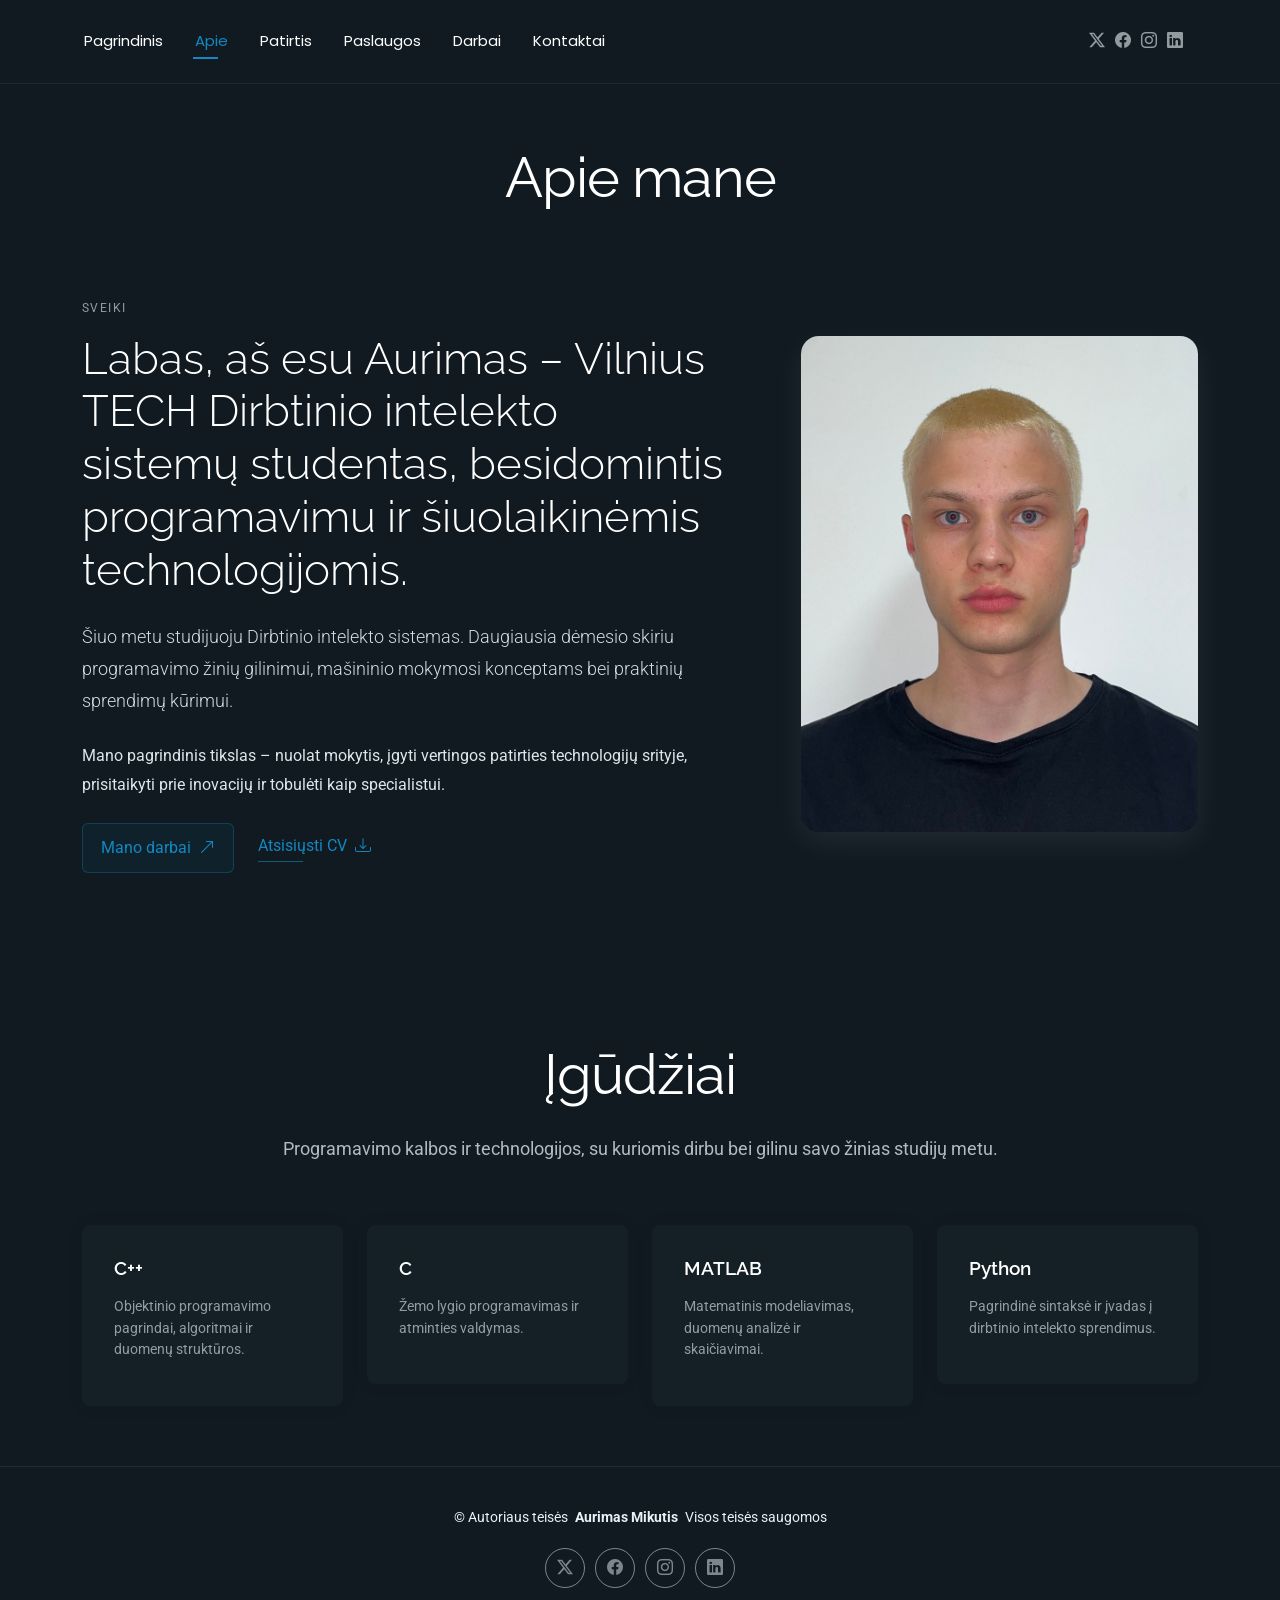
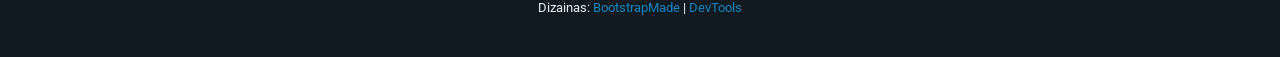
==== about.html @ d6ef15cb "Atnaujintas puslapio turinys" ====
<!DOCTYPE html>
<html lang="lt">

<head>
  <meta charset="utf-8">
  <meta content="width=device-width, initial-scale=1.0" name="viewport">
  <title>Apie mane - Aurimas Mikutis</title>
  <meta name="description" content="">
  <meta name="keywords" content="">

  <!-- Favicons -->
  <link href="assets/img/favicon.png" rel="icon">
  <link href="assets/img/apple-touch-icon.png" rel="apple-touch-icon">

  <!-- Fonts -->
  <link href="https://fonts.googleapis.com" rel="preconnect">
  <link href="https://fonts.gstatic.com" rel="preconnect" crossorigin>
  <link href="https://fonts.googleapis.com/css2?family=Roboto:ital,wght@0,100;0,300;0,400;0,500;0,700;0,900;1,100;1,300;1,400;1,500;1,700;1,900&family=Poppins:ital,wght@0,100;0,200;0,300;0,400;0,500;0,600;0,700;0,800;0,900;1,100;1,200;1,300;1,400;1,500;1,600;1,700;1,800;1,900&family=Raleway:ital,wght@0,100;0,200;0,300;0,400;0,500;0,600;0,700;0,800;0,900;1,100;1,200;1,300;1,400;1,500;1,600;1,700;1,800;1,900&display=swap" rel="stylesheet">

  <!-- Vendor CSS Files -->
  <link href="assets/vendor/bootstrap/css/bootstrap.min.css" rel="stylesheet">
  <link href="assets/vendor/bootstrap-icons/bootstrap-icons.css" rel="stylesheet">
  <link href="assets/vendor/aos/aos.css" rel="stylesheet">
  <link href="assets/vendor/swiper/swiper-bundle.min.css" rel="stylesheet">
  <link href="assets/vendor/glightbox/css/glightbox.min.css" rel="stylesheet">

  <!-- Main CSS File -->
  <link href="assets/css/main.css" rel="stylesheet">
</head>

<body class="about-page">

  <header id="header" class="header d-flex align-items-center light-background sticky-top">
    <div class="container position-relative d-flex align-items-center justify-content-between">

      <nav id="navmenu" class="navmenu">
        <ul>
          <li><a href="index.html">Pagrindinis</a></li>
          <li><a href="about.html" class="active">Apie</a></li>
          <li><a href="resume.html">Patirtis</a></li>
          <li><a href="services.html">Paslaugos</a></li>
          <li><a href="portfolio.html">Darbai</a></li>
          <li><a href="contact.html">Kontaktai</a></li>
        </ul>
        <i class="mobile-nav-toggle d-xl-none bi bi-list"></i>
      </nav>

      <div class="header-social-links">
        <a href="#" class="twitter"><i class="bi bi-twitter-x"></i></a>
        <a href="#" class="facebook"><i class="bi bi-facebook"></i></a>
        <a href="#" class="instagram"><i class="bi bi-instagram"></i></a>
        <a href="#" class="linkedin"><i class="bi bi-linkedin"></i></a>
      </div>

    </div>
  </header>

  <main class="main">

    <!-- About Section -->
    <section id="about" class="about section">

      <!-- Section Title -->
      <div class="container section-title" data-aos="fade-up">
        <h2>Apie mane</h2>
      </div><!-- End Section Title -->

      <div class="container" data-aos="fade-up" data-aos-delay="100">

        <!-- Intro + Photo -->
        <div class="row align-items-center justify-content-between gy-5 mb-5">
          <div class="col-lg-7" data-aos="fade-right" data-aos-delay="150">
            <div class="intro-content">
              <span class="eyebrow">Sveiki</span>
              <h2 class="headline">Labas, aš esu Aurimas – Vilnius TECH Dirbtinio intelekto sistemų studentas, besidomintis programavimu ir šiuolaikinėmis technologijomis.</h2>
              <p class="lead">
                Šiuo metu studijuoju Dirbtinio intelekto sistemas. Daugiausia dėmesio skiriu programavimo žinių gilinimui, mašininio mokymosi konceptams bei praktinių sprendimų kūrimui.
              </p>
              <p>
                Mano pagrindinis tikslas – nuolat mokytis, įgyti vertingos patirties technologijų srityje, prisitaikyti prie inovacijų ir tobulėti kaip specialistui.
              </p>

              <div class="cta-group">
                <a href="#portfolio" class="btn-ghost">
                  Mano darbai <i class="bi bi-arrow-up-right"></i>
                </a>
                <a href="#" class="link-underline">
                  Atsisiųsti CV <i class="bi bi-download"></i>
                </a>
              </div>
            </div>
          </div>

          <div class="col-lg-5" data-aos="zoom-in" data-aos-delay="250">
            <figure class="profile-figure text-center text-lg-end">
              <img src="assets/img/profile/fotos.jpg" alt="Aurimas Mikutis" class="img-fluid profile-photo">
            </figure>
          </div>
        </div>
        <!-- End Intro + Photo -->
      </div>
    </section><!-- /About Section -->

    <!-- Skills Section -->
    <section id="skills" class="skills section">

      <!-- Section Title -->
      <div class="container section-title" data-aos="fade-up">
        <h2>Įgūdžiai</h2>
        <p>Programavimo kalbos ir technologijos, su kuriomis dirbu bei gilinu savo žinias studijų metu.</p>
      </div><!-- End Section Title -->

      <div class="container" data-aos="fade-up" data-aos-delay="100">

        <div class="row g-4 skills-animation">

          <div class="col-md-6 col-lg-3" data-aos="fade-up" data-aos-delay="100">
            <div class="skill-box">
              <h3>C++</h3>
              <p>Objektinio programavimo pagrindai, algoritmai ir duomenų struktūros.</p>
            </div>
          </div>

          <div class="col-md-6 col-lg-3" data-aos="fade-up" data-aos-delay="200">
            <div class="skill-box">
              <h3>C</h3>
              <p>Žemo lygio programavimas ir atminties valdymas.</p>
            </div>
          </div>

          <div class="col-md-6 col-lg-3" data-aos="fade-up" data-aos-delay="300">
            <div class="skill-box">
              <h3>MATLAB</h3>
              <p>Matematinis modeliavimas, duomenų analizė ir skaičiavimai.</p>
            </div>
          </div>

          <div class="col-md-6 col-lg-3" data-aos="fade-up" data-aos-delay="400">
            <div class="skill-box">
              <h3>Python</h3>
              <p>Pagrindinė sintaksė ir įvadas į dirbtinio intelekto sprendimus.</p>
            </div>
          </div>

        </div>

      </div>

    </section><!-- /Skills Section -->
  </main>

  <footer id="footer" class="footer">

    <div class="container">
      <div class="copyright text-center ">
        <p>© <span>Autoriaus teisės</span> <strong class="px-1 sitename">Aurimas Mikutis</strong> <span>Visos teisės saugomos<br></span></p>
      </div>
      <div class="social-links d-flex justify-content-center">
        <a href=""><i class="bi bi-twitter-x"></i></a>
        <a href=""><i class="bi bi-facebook"></i></a>
        <a href=""><i class="bi bi-instagram"></i></a>
        <a href=""><i class="bi bi-linkedin"></i></a>
      </div>
      <div class="credits">
        Dizainas: <a href="https://bootstrapmade.com/">BootstrapMade</a> | <a href="https://bootstrapmade.com/tools/">DevTools</a>
      </div>
    </div>

  </footer>

  <!-- Scroll Top -->
  <a href="#" id="scroll-top" class="scroll-top d-flex align-items-center justify-content-center"><i class="bi bi-arrow-up-short"></i></a>

  <!-- Preloader -->
  <div id="preloader"></div>

  <!-- Vendor JS Files -->
  <script src="assets/vendor/bootstrap/js/bootstrap.bundle.min.js"></script>
  <script src="assets/vendor/php-email-form/validate.js"></script>
  <script src="assets/vendor/aos/aos.js"></script>
  <script src="assets/vendor/typed.js/typed.umd.js"></script>
  <script src="assets/vendor/waypoints/noframework.waypoints.js"></script>
  <script src="assets/vendor/purecounter/purecounter_vanilla.js"></script>
  <script src="assets/vendor/swiper/swiper-bundle.min.js"></script>
  <script src="assets/vendor/imagesloaded/imagesloaded.pkgd.min.js"></script>
  <script src="assets/vendor/isotope-layout/isotope.pkgd.min.js"></script>
  <script src="assets/vendor/glightbox/js/glightbox.min.js"></script>

  <!-- Main JS File -->
  <script src="assets/js/main.js"></script>

</body>

</html>
---- assets/css/main.css ----
/**
* Template Name: FolioOne
* Template URL: https://bootstrapmade.com/folioone-bootstrap-portfolio-website-template/
* Updated: Aug 23 2025 with Bootstrap v5.3.7
* Author: BootstrapMade.com
* License: https://bootstrapmade.com/license/
*/

/*--------------------------------------------------------------
# Font & Color Variables
# Help: https://bootstrapmade.com/color-system/
--------------------------------------------------------------*/
/* Fonts */
:root {
  --default-font: "Roboto",  system-ui, -apple-system, "Segoe UI", Roboto, "Helvetica Neue", Arial, "Noto Sans", "Liberation Sans", sans-serif, "Apple Color Emoji", "Segoe UI Emoji", "Segoe UI Symbol", "Noto Color Emoji";
  --heading-font: "Raleway",  sans-serif;
  --nav-font: "Poppins",  sans-serif;
}

/* Global Colors - The following color variables are used throughout the website. Updating them here will change the color scheme of the entire website */
:root { 
  --background-color: #101a20; /* Background color for the entire website, including individual sections */
  --default-color: #e7f2f7; /* Default color used for the majority of the text content across the entire website */
  --heading-color: #ffffff; /* Color for headings, subheadings and title throughout the website */
  --accent-color: #1387c1; /* Accent color that represents your brand on the website. It's used for buttons, links, and other elements that need to stand out */
  --surface-color: #141f26; /* The surface color is used as a background of boxed elements within sections, such as cards, icon boxes, or other elements that require a visual separation from the global background. */
  --contrast-color: #ffffff; /* Contrast color for text, ensuring readability against backgrounds of accent, heading, or default colors. */
}

/* Nav Menu Colors - The following color variables are used specifically for the navigation menu. They are separate from the global colors to allow for more customization options */
:root {
  --nav-color: #ffffff;  /* The default color of the main navmenu links */
  --nav-hover-color: #1387c1; /* Applied to main navmenu links when they are hovered over or active */
  --nav-mobile-background-color: #213642; /* Used as the background color for mobile navigation menu */
  --nav-dropdown-background-color: #051117; /* Used as the background color for dropdown items that appear when hovering over primary navigation items */
  --nav-dropdown-color: #e7f2f7; /* Used for navigation links of the dropdown items in the navigation menu. */
  --nav-dropdown-hover-color: #1387c1; /* Similar to --nav-hover-color, this color is applied to dropdown navigation links when they are hovered over. */
}

/* Color Presets - These classes override global colors when applied to any section or element, providing reuse of the sam color scheme. */

.light-background {
  --background-color: #142027;
  --surface-color: #325264;
}

.dark-background {
  --background-color: #0b1419;
  --default-color: #ffffff;
  --heading-color: #ffffff;
  --surface-color: #252525;
  --contrast-color: #ffffff;
}

/* Smooth scroll */
:root {
  scroll-behavior: smooth;
}

/*--------------------------------------------------------------
# General Styling & Shared Classes
--------------------------------------------------------------*/
body {
  color: var(--default-color);
  background-color: var(--background-color);
  font-family: var(--default-font);
}

a {
  color: var(--accent-color);
  text-decoration: none;
  transition: 0.3s;
}

a:hover {
  color: color-mix(in srgb, var(--accent-color), transparent 25%);
  text-decoration: none;
}

h1,
h2,
h3,
h4,
h5,
h6 {
  color: var(--heading-color);
  font-family: var(--heading-font);
}

/* PHP Email Form Messages
------------------------------*/
.php-email-form .error-message {
  display: none;
  background: #df1529;
  color: #ffffff;
  text-align: left;
  padding: 15px;
  margin-bottom: 24px;
  font-weight: 600;
}

.php-email-form .sent-message {
  display: none;
  color: #ffffff;
  background: #059652;
  text-align: center;
  padding: 15px;
  margin-bottom: 24px;
  font-weight: 600;
}

.php-email-form .loading {
  display: none;
  background: var(--surface-color);
  text-align: center;
  padding: 15px;
  margin-bottom: 24px;
}

.php-email-form .loading:before {
  content: "";
  display: inline-block;
  border-radius: 50%;
  width: 24px;
  height: 24px;
  margin: 0 10px -6px 0;
  border: 3px solid var(--accent-color);
  border-top-color: var(--surface-color);
  animation: php-email-form-loading 1s linear infinite;
}

@keyframes php-email-form-loading {
  0% {
    transform: rotate(0deg);
  }

  100% {
    transform: rotate(360deg);
  }
}

/*--------------------------------------------------------------
# Global Header
--------------------------------------------------------------*/
.header {
  --background-color: rgba(255, 255, 255, 0);
  color: var(--default-color);
  background-color: var(--background-color);
  padding: 15px 0;
  transition: all 0.5s;
  z-index: 997;
  border-bottom: 1px solid color-mix(in srgb, var(--default-color), transparent 92%);
}

.header .logo {
  line-height: 1;
}

.header .logo img {
  max-height: 36px;
  margin-right: 8px;
}

.header .logo h1 {
  font-size: 32px;
  margin: 0;
  font-weight: 400;
  color: var(--heading-color);
}

.header .header-social-links {
  padding-right: 15px;
}

.header .header-social-links a {
  color: color-mix(in srgb, var(--default-color), transparent 40%);
  padding-left: 6px;
  display: inline-block;
  transition: 0.3s;
  font-size: 16px;
}

.header .header-social-links a:hover {
  color: var(--default-color);
}

.header .header-social-links a i {
  line-height: 0px;
}

@media (max-width: 1200px) {
  .header .logo {
    order: 1;
  }

  .header .header-social-links {
    order: 2;
  }

  .header .navmenu {
    order: 3;
  }
}

/* Global Header on Scroll
------------------------------*/
.scrolled .header {
  --background-color: rgba(16, 26, 32, 0.9);
}

/*--------------------------------------------------------------
# Navigation Menu
--------------------------------------------------------------*/
/* Desktop Navigation */
@media (min-width: 1200px) {
  .navmenu {
    padding: 0;
  }

  .navmenu ul {
    margin: 0;
    padding: 0;
    display: flex;
    list-style: none;
    align-items: center;
  }

  .navmenu li {
    position: relative;
  }

  .navmenu>ul>li {
    white-space: nowrap;
    padding: 15px 28px 15px 0;
  }

  .navmenu>ul>li:last-child {
    padding-right: 0;
  }

  .navmenu a,
  .navmenu a:focus {
    color: var(--nav-color);
    font-size: 15px;
    padding: 0 2px;
    font-family: var(--nav-font);
    font-weight: 400;
    display: flex;
    align-items: center;
    justify-content: space-between;
    white-space: nowrap;
    transition: 0.3s;
    position: relative;
  }

  .navmenu a i,
  .navmenu a:focus i {
    font-size: 12px;
    line-height: 0;
    margin-left: 5px;
    transition: 0.3s;
  }

  .navmenu>ul>li>a:before {
    content: "";
    position: absolute;
    height: 2px;
    bottom: -6px;
    left: 0;
    background-color: var(--nav-hover-color);
    visibility: hidden;
    width: 0px;
    transition: all 0.3s ease-in-out 0s;
  }

  .navmenu a:hover:before,
  .navmenu li:hover>a:before,
  .navmenu .active:before {
    visibility: visible;
    width: 25px;
  }

  .navmenu li:hover>a,
  .navmenu .active,
  .navmenu .active:focus {
    color: var(--nav-hover-color);
  }

  .navmenu .dropdown ul {
    margin: 0;
    padding: 10px 0;
    background: var(--nav-dropdown-background-color);
    display: block;
    position: absolute;
    visibility: hidden;
    left: -5px;
    top: 130%;
    opacity: 0;
    transition: 0.3s;
    border-radius: 4px;
    z-index: 99;
    box-shadow: 0px 0px 30px rgba(0, 0, 0, 0.1);
  }

  .navmenu .dropdown ul li {
    min-width: 200px;
  }

  .navmenu .dropdown ul a {
    padding: 10px 20px;
    font-size: 15px;
    text-transform: none;
    color: var(--nav-dropdown-color);
  }

  .navmenu .dropdown ul a i {
    font-size: 12px;
  }

  .navmenu .dropdown ul a:hover,
  .navmenu .dropdown ul .active:hover,
  .navmenu .dropdown ul li:hover>a {
    color: var(--nav-dropdown-hover-color);
  }

  .navmenu .dropdown:hover>ul {
    opacity: 1;
    top: 100%;
    visibility: visible;
  }

  .navmenu .dropdown .dropdown ul {
    top: 0;
    left: -90%;
    visibility: hidden;
  }

  .navmenu .dropdown .dropdown:hover>ul {
    opacity: 1;
    top: 0;
    left: -100%;
    visibility: visible;
  }
}

/* Mobile Navigation */
@media (max-width: 1199px) {
  .mobile-nav-toggle {
    color: var(--nav-color);
    font-size: 28px;
    line-height: 0;
    margin-right: 10px;
    cursor: pointer;
    transition: color 0.3s;
  }

  .navmenu {
    padding: 0;
    z-index: 9997;
  }

  .navmenu ul {
    display: none;
    list-style: none;
    position: absolute;
    inset: 60px 20px 20px 20px;
    padding: 10px 0;
    margin: 0;
    border-radius: 6px;
    background-color: var(--nav-mobile-background-color);
    border: 1px solid color-mix(in srgb, var(--default-color), transparent 90%);
    box-shadow: none;
    overflow-y: auto;
    transition: 0.3s;
    z-index: 9998;
  }

  .navmenu a,
  .navmenu a:focus {
    color: var(--nav-dropdown-color);
    padding: 10px 20px;
    font-family: var(--nav-font);
    font-size: 17px;
    font-weight: 500;
    display: flex;
    align-items: center;
    justify-content: space-between;
    white-space: nowrap;
    transition: 0.3s;
  }

  .navmenu a i,
  .navmenu a:focus i {
    font-size: 12px;
    line-height: 0;
    margin-left: 5px;
    width: 30px;
    height: 30px;
    display: flex;
    align-items: center;
    justify-content: center;
    border-radius: 50%;
    transition: 0.3s;
    background-color: color-mix(in srgb, var(--accent-color), transparent 90%);
  }

  .navmenu a i:hover,
  .navmenu a:focus i:hover {
    background-color: var(--accent-color);
    color: var(--contrast-color);
  }

  .navmenu a:hover,
  .navmenu .active,
  .navmenu .active:focus {
    color: var(--nav-dropdown-hover-color);
  }

  .navmenu .active i,
  .navmenu .active:focus i {
    background-color: var(--accent-color);
    color: var(--contrast-color);
    transform: rotate(180deg);
  }

  .navmenu .dropdown ul {
    position: static;
    display: none;
    z-index: 99;
    padding: 10px 0;
    margin: 10px 20px;
    background-color: var(--nav-dropdown-background-color);
    transition: all 0.5s ease-in-out;
  }

  .navmenu .dropdown ul ul {
    background-color: rgba(33, 37, 41, 0.1);
  }

  .navmenu .dropdown>.dropdown-active {
    display: block;
    background-color: rgba(33, 37, 41, 0.03);
  }

  .mobile-nav-active {
    overflow: hidden;
  }

  .mobile-nav-active .mobile-nav-toggle {
    color: #fff;
    position: absolute;
    font-size: 32px;
    top: 15px;
    right: 15px;
    margin-right: 0;
    z-index: 9999;
  }

  .mobile-nav-active .navmenu {
    position: fixed;
    overflow: hidden;
    inset: 0;
    background: rgba(33, 37, 41, 0.8);
    transition: 0.3s;
  }

  .mobile-nav-active .navmenu>ul {
    display: block;
  }
}

/*--------------------------------------------------------------
# Global Footer
--------------------------------------------------------------*/
.footer {
  color: var(--default-color);
  background-color: var(--background-color);
  font-size: 14px;
  padding: 40px 0;
  position: relative;
  border-top: 1px solid color-mix(in srgb, var(--default-color), transparent 92%);
}

.footer .copyright p {
  margin-bottom: 0;
}

.footer .social-links {
  margin-top: 20px;
}

.footer .social-links a {
  display: flex;
  align-items: center;
  justify-content: center;
  width: 40px;
  height: 40px;
  border-radius: 50%;
  border: 1px solid color-mix(in srgb, var(--default-color), transparent 50%);
  font-size: 16px;
  color: color-mix(in srgb, var(--default-color), transparent 50%);
  margin: 0 5px;
  transition: 0.3s;
}

.footer .social-links a:hover {
  color: var(--accent-color);
  border-color: var(--accent-color);
}

.footer .credits {
  margin-top: 10px;
  font-size: 13px;
  text-align: center;
}

/*--------------------------------------------------------------
# Preloader
--------------------------------------------------------------*/
#preloader {
  position: fixed;
  inset: 0;
  z-index: 9999;
  overflow: hidden;
  background-color: var(--background-color);
  transition: all 0.6s ease-out;
  width: 100%;
  height: 100vh;
}

#preloader:before,
#preloader:after {
  content: "";
  position: absolute;
  border: 4px solid var(--accent-color);
  border-radius: 50%;
  animation: animate-preloader 2s cubic-bezier(0, 0.2, 0.8, 1) infinite;
}

#preloader:after {
  animation-delay: -0.5s;
}

@keyframes animate-preloader {
  0% {
    width: 10px;
    height: 10px;
    top: calc(50% - 5px);
    left: calc(50% - 5px);
    opacity: 1;
  }

  100% {
    width: 72px;
    height: 72px;
    top: calc(50% - 36px);
    left: calc(50% - 36px);
    opacity: 0;
  }
}

/*--------------------------------------------------------------
# Scroll Top Button
--------------------------------------------------------------*/
.scroll-top {
  position: fixed;
  visibility: hidden;
  opacity: 0;
  right: 15px;
  bottom: -15px;
  z-index: 99999;
  background-color: var(--accent-color);
  width: 44px;
  height: 44px;
  border-radius: 50px;
  transition: all 0.4s;
}

.scroll-top i {
  font-size: 24px;
  color: var(--contrast-color);
  line-height: 0;
}

.scroll-top:hover {
  background-color: color-mix(in srgb, var(--accent-color), transparent 20%);
  color: var(--contrast-color);
}

.scroll-top.active {
  visibility: visible;
  opacity: 1;
  bottom: 15px;
}

/*--------------------------------------------------------------
# Disable aos animation delay on mobile devices
--------------------------------------------------------------*/
@media screen and (max-width: 768px) {
  [data-aos-delay] {
    transition-delay: 0 !important;
  }
}

/*--------------------------------------------------------------
# Global Page Titles & Breadcrumbs
--------------------------------------------------------------*/
.page-title {
  color: var(--default-color);
  background-color: var(--background-color);
  position: relative;
}

.page-title .heading {
  padding: 80px 0;
  border-top: 1px solid color-mix(in srgb, var(--default-color), transparent 90%);
}

.page-title .heading h1 {
  font-size: 38px;
  font-weight: 700;
}

.page-title nav {
  background-color: color-mix(in srgb, var(--default-color), transparent 96%);
  padding: 20px 0;
}

.page-title nav ol {
  display: flex;
  flex-wrap: wrap;
  list-style: none;
  padding: 0;
  margin: 0;
  font-size: 16px;
  font-weight: 400;
}

.page-title nav ol li+li {
  padding-left: 10px;
}

.page-title nav ol li+li::before {
  content: "/";
  display: inline-block;
  padding-right: 10px;
  color: color-mix(in srgb, var(--default-color), transparent 70%);
}

/*--------------------------------------------------------------
# Global Sections
--------------------------------------------------------------*/
section,
.section {
  color: var(--default-color);
  background-color: var(--background-color);
  padding: 60px 0;
  scroll-margin-top: 100px;
  overflow: clip;
}

@media (max-width: 1199px) {

  section,
  .section {
    scroll-margin-top: 66px;
  }
}

/*--------------------------------------------------------------
# Global Section Titles
--------------------------------------------------------------*/
.section-title {
  text-align: center;
  padding-bottom: 60px;
  position: relative;
}

.section-title h2 {
  font-size: 3.5rem;
  font-weight: 400;
  line-height: 1.2;
  color: var(--heading-color);
  margin-bottom: 1.5rem;
  letter-spacing: -1px;
}

@media (max-width: 768px) {
  .section-title h2 {
    font-size: 2.5rem;
  }
}

.section-title p {
  font-size: 1.125rem;
  line-height: 1.8;
  color: color-mix(in srgb, var(--default-color), transparent 25%);
  max-width: 900px;
  margin: 0 auto;
  text-wrap: balance;
}

/*--------------------------------------------------------------
# Hero Section
--------------------------------------------------------------*/
.hero {
  padding: 80px 0;
  min-height: 100vh;
  display: flex;
  align-items: center;
}

.hero .hero-content h1 {
  font-size: 3.5rem;
  font-weight: 700;
  margin-bottom: 1rem;
  line-height: 1.2;
}

.hero .hero-content h1 .highlight {
  color: var(--accent-color);
  position: relative;
}

.hero .hero-content h1 .highlight::after {
  content: "";
  position: absolute;
  bottom: 0;
  left: 0;
  width: 100%;
  height: 3px;
  background: linear-gradient(90deg, var(--accent-color), color-mix(in srgb, var(--accent-color), transparent 50%));
  border-radius: 2px;
}

@media (max-width: 768px) {
  .hero .hero-content h1 {
    font-size: 2.5rem;
  }
}

.hero .hero-content h2 {
  font-size: 1.5rem;
  font-weight: 400;
  margin-bottom: 2rem;
  color: color-mix(in srgb, var(--default-color), transparent 20%);
}

.hero .hero-content h2 .typed {
  color: var(--accent-color);
  font-weight: 600;
}

@media (max-width: 768px) {
  .hero .hero-content h2 {
    font-size: 1.25rem;
  }
}

.hero .hero-content p {
  font-size: 1.1rem;
  line-height: 1.6;
  margin-bottom: 2.5rem;
  color: color-mix(in srgb, var(--default-color), transparent 30%);
}

.hero .hero-actions {
  display: flex;
  gap: 1rem;
  margin-bottom: 3rem;
}

.hero .hero-actions .btn {
  padding: 12px 30px;
  border-radius: 50px;
  font-weight: 600;
  text-decoration: none;
  transition: all 0.3s ease;
  border: 2px solid;
}

.hero .hero-actions .btn.btn-primary {
  background: var(--accent-color);
  color: var(--contrast-color);
  border-color: var(--accent-color);
}

.hero .hero-actions .btn.btn-primary:hover {
  background: color-mix(in srgb, var(--accent-color), black 15%);
  border-color: color-mix(in srgb, var(--accent-color), black 15%);
  transform: translateY(-2px);
}

.hero .hero-actions .btn.btn-outline {
  background: transparent;
  color: var(--accent-color);
  border-color: var(--accent-color);
}

.hero .hero-actions .btn.btn-outline:hover {
  transform: translateY(-2px);
}

@media (max-width: 576px) {
  .hero .hero-actions {
    flex-direction: column;
  }

  .hero .hero-actions .btn {
    text-align: center;
  }
}

.hero .social-links {
  display: flex;
  gap: 1rem;
}

.hero .social-links a {
  width: 45px;
  height: 45px;
  background: var(--surface-color);
  border-radius: 50%;
  display: flex;
  align-items: center;
  justify-content: center;
  color: var(--default-color);
  font-size: 1.2rem;
  transition: all 0.3s ease;
}

.hero .social-links a:hover {
  background: var(--accent-color);
  color: var(--contrast-color);
  transform: translateY(-3px);
  box-shadow: 0 8px 25px color-mix(in srgb, var(--accent-color), transparent 70%);
}

.hero .hero-image {
  position: relative;
}

.hero .hero-image .image-wrapper {
  position: relative;
  max-width: 450px;
  margin: 0 auto;
}

.hero .hero-image .image-wrapper img {
  border-radius: 20px;
  box-shadow: 0 5px 15px color-mix(in srgb, var(--default-color), transparent 95%);
  transition: transform 0.3s ease;
}

.hero .hero-image .image-wrapper img:hover {
  transform: scale(1.02);
}

.hero .hero-image .floating-elements {
  position: absolute;
  top: 0;
  left: 0;
  right: 0;
  bottom: 0;
  pointer-events: none;
}

.hero .hero-image .floating-elements .floating-card {
  position: absolute;
  background: var(--surface-color);
  padding: 15px 20px;
  border-radius: 15px;
  box-shadow: 0 10px 30px color-mix(in srgb, var(--default-color), transparent 90%);
  display: flex;
  align-items: center;
  gap: 10px;
  font-weight: 600;
  animation: float 3s ease-in-out infinite;
}

.hero .hero-image .floating-elements .floating-card i {
  font-size: 1.5rem;
  color: var(--accent-color);
}

.hero .hero-image .floating-elements .floating-card.design {
  top: 10%;
  right: -10%;
  animation-delay: 0s;
}

.hero .hero-image .floating-elements .floating-card.code {
  bottom: 30%;
  left: -15%;
  animation-delay: 1s;
}

.hero .hero-image .floating-elements .floating-card.creativity {
  top: 60%;
  right: -5%;
  animation-delay: 2s;
}

@media (max-width: 992px) {
  .hero .hero-image .floating-elements .floating-card {
    display: none;
  }
}

@keyframes float {

  0%,
  100% {
    transform: translateY(0px);
  }

  50% {
    transform: translateY(-10px);
  }
}

@media (max-width: 992px) {
  .hero .hero-content {
    text-align: center;
    margin-bottom: 3rem;
  }
}

/*--------------------------------------------------------------
# About Section
--------------------------------------------------------------*/
.about .intro-content .eyebrow {
  display: inline-block;
  letter-spacing: 0.12em;
  text-transform: uppercase;
  font-size: 12px;
  color: color-mix(in srgb, var(--default-color), transparent 40%);
  margin-bottom: 16px;
}

.about .intro-content .headline {
  font-family: var(--heading-font);
  font-weight: 300;
  line-height: 1.2;
  font-size: clamp(28px, 4vw, 44px);
  margin: 0 0 24px 0;
}

.about .intro-content .lead {
  font-size: 18px;
  line-height: 1.8;
  color: color-mix(in srgb, var(--default-color), transparent 10%);
  margin-bottom: 24px;
}

.about .intro-content p {
  line-height: 1.8;
  margin-bottom: 24px;
  color: color-mix(in srgb, var(--default-color), transparent 5%);
}

.about .intro-content .cta-group {
  display: flex;
  gap: 24px;
  align-items: center;
  margin-top: 24px;
}

.about .intro-content .cta-group .btn-ghost {
  display: inline-flex;
  align-items: center;
  gap: 8px;
  padding: 12px 18px;
  border-radius: 6px;
  color: var(--accent-color);
  background: color-mix(in srgb, var(--accent-color), transparent 92%);
  border: 1px solid color-mix(in srgb, var(--accent-color), transparent 70%);
  transition: 0.3s ease-in-out;
}

.about .intro-content .cta-group .btn-ghost:hover,
.about .intro-content .cta-group .btn-ghost:focus {
  color: var(--contrast-color);
  background: var(--accent-color);
  border-color: var(--accent-color);
  outline: none;
  box-shadow: 0 0 0 3px color-mix(in srgb, var(--accent-color), transparent 70%);
}

.about .intro-content .cta-group .link-underline {
  display: inline-flex;
  align-items: center;
  gap: 8px;
  position: relative;
  color: var(--accent-color);
  padding-bottom: 4px;
  transition: 0.3s ease-in-out;
}

.about .intro-content .cta-group .link-underline::after {
  content: "";
  position: absolute;
  left: 0;
  right: 0;
  bottom: 0;
  height: 1px;
  background: color-mix(in srgb, var(--accent-color), transparent 40%);
  transform: scaleX(0.4);
  transform-origin: left;
  transition: 0.3s ease-in-out;
}

.about .intro-content .cta-group .link-underline:hover,
.about .intro-content .cta-group .link-underline:focus {
  color: color-mix(in srgb, var(--accent-color), transparent 10%);
  outline: none;
}

.about .intro-content .cta-group .link-underline:hover::after,
.about .intro-content .cta-group .link-underline:focus::after {
  transform: scaleX(1);
}

.about .profile-figure {
  margin: 0;
}

.about .profile-figure .profile-photo {
  width: 88%;
  max-width: 440px;
  border-radius: 18px;
  box-shadow: 0 10px 30px color-mix(in srgb, var(--default-color), transparent 92%);
  transform: translateY(0);
  transition: transform 0.3s ease-in-out;
}

.about .profile-figure .profile-caption {
  margin-top: 24px;
  display: flex;
  align-items: center;
  justify-content: center;
}

.about .profile-figure .profile-caption .meta {
  font-size: 14px;
  color: color-mix(in srgb, var(--default-color), transparent 20%);
}

.about .profile-figure .profile-caption .meta .funfact {
  font-size: 13px;
  margin-top: 4px;
  color: color-mix(in srgb, var(--default-color), transparent 35%);
}

.about .profile-figure:hover .profile-photo {
  transform: translateY(-4px);
}

.about .skill-item {
  padding: 24px;
  border-radius: 6px;
  transition: 0.3s ease-in-out;
  background: color-mix(in srgb, var(--surface-color), var(--accent-color) 2%);
  border: 1px solid color-mix(in srgb, var(--default-color), transparent 88%);
  height: 100%;
}

.about .skill-item i {
  font-size: 24px;
  color: var(--accent-color);
  margin-bottom: 16px;
  display: inline-block;
}

.about .skill-item h3 {
  font-size: 16px;
  margin-bottom: 6px;
  font-weight: 500;
}

.about .skill-item p {
  margin: 0;
  font-size: 14px;
  color: color-mix(in srgb, var(--default-color), transparent 25%);
}

.about .skill-item:hover {
  transform: translateY(-3px);
  border-color: color-mix(in srgb, var(--accent-color), transparent 60%);
  box-shadow: 0 10px 30px color-mix(in srgb, var(--default-color), transparent 92%);
}

.about .timeline-item {
  position: relative;
  padding-left: 26px;
}

.about .timeline-item time {
  display: inline-block;
  font-size: 12px;
  letter-spacing: 0.08em;
  text-transform: uppercase;
  color: color-mix(in srgb, var(--default-color), transparent 45%);
  margin-bottom: 6px;
}

.about .timeline-item h4 {
  font-size: 18px;
  font-weight: 400;
  margin: 0 0 6px;
}

.about .timeline-item p {
  font-size: 14px;
  color: color-mix(in srgb, var(--default-color), transparent 25%);
  margin: 0;
}

.about .timeline-item .dot {
  position: absolute;
  left: 0;
  top: 4px;
  width: 10px;
  height: 10px;
  border-radius: 50%;
  background: var(--accent-color);
  box-shadow: 0 0 0 6px color-mix(in srgb, var(--accent-color), transparent 80%);
}

.about .personal-quote {
  padding: 24px 0;
}

.about .personal-quote p {
  font-family: var(--heading-font);
  font-weight: 300;
  font-size: clamp(20px, 3vw, 28px);
  line-height: 1.5;
  color: color-mix(in srgb, var(--default-color), transparent 5%);
  margin: 0 auto;
  max-width: 800px;
}

.about .fact-pill {
  display: flex;
  align-items: center;
  justify-content: center;
  gap: 10px;
  padding: 10px 14px;
  border-radius: 999px;
  border: 1px solid color-mix(in srgb, var(--default-color), transparent 85%);
  background: var(--surface-color);
  color: color-mix(in srgb, var(--default-color), transparent 10%);
  transition: 0.3s ease-in-out;
}

.about .fact-pill i {
  color: var(--accent-color);
}

.about .fact-pill span {
  font-size: 14px;
}

.about .fact-pill:hover {
  transform: translateY(-2px);
  border-color: color-mix(in srgb, var(--accent-color), transparent 60%);
  box-shadow: 0 10px 30px color-mix(in srgb, var(--default-color), transparent 92%);
}

.about .fact-pill:focus-within {
  box-shadow: 0 0 0 3px color-mix(in srgb, var(--accent-color), transparent 70%);
}

@media (max-width: 992px) {
  .about .profile-figure {
    text-align: center !important;
  }

  .about .profile-figure .profile-photo {
    width: 72%;
  }

  .about .intro-content .cta-group {
    flex-wrap: wrap;
  }
}

@media (max-width: 576px) {
  .about .profile-figure .profile-photo {
    width: 100%;
  }
}

/*--------------------------------------------------------------
# Skills Section
--------------------------------------------------------------*/
.skills .skill-box {
  background-color: var(--surface-color);
  padding: 2rem;
  border-radius: 8px;
  box-shadow: 0 0 20px rgba(0, 0, 0, 0.05);
}

.skills .skill-box h3 {
  font-size: 1.2rem;
  margin-bottom: 1rem;
  font-weight: 600;
}

.skills .skill-box p {
  font-size: 0.9rem;
  margin-bottom: 0.8rem;
  opacity: 0.6;
}

.skills .skill-box .progress {
  background-color: color-mix(in srgb, var(--accent-color), transparent 85%);
  border-radius: 50px;
  height: 8px;
  margin-top: 5px;
  overflow: hidden;
}

.skills .skill-box .progress .progress-bar {
  background-color: var(--accent-color);
  height: 100%;
  position: relative;
  border-radius: 50px;
  transition: 0.9s;
  width: 1px;
}

/*--------------------------------------------------------------
# Stats Section
--------------------------------------------------------------*/
.stats .avatars {
  position: relative;
}

.stats .avatars img {
  width: 60px;
  height: 60px;
  border: 3px solid var(--accent-color);
  margin-right: -15px;
  transition: transform 0.3s ease;
}

.stats .avatars img:hover {
  transform: translateY(-5px);
  z-index: 2;
}

.stats .counters h2 {
  color: var(--heading-color);
  font-size: 48px;
  font-weight: 700;
  margin-bottom: 10px;
}

.stats .counters h2 span {
  display: inline-block;
}

.stats .counters p {
  color: var(--default-color);
  font-size: 18px;
  margin: 0;
  opacity: 0.9;
}

@media (max-width: 991px) {
  .stats .row {
    text-align: center;
  }

  .stats .avatars {
    justify-content: center;
    margin-bottom: 40px;
  }

  .stats .counters h2 {
    font-size: 36px;
  }

  .stats .counters p {
    font-size: 16px;
  }

  .stats .counters .col-md-4 {
    margin-bottom: 30px;
  }

  .stats .counters .col-md-4:last-child {
    margin-bottom: 0;
  }
}

@media (max-width: 576px) {
  .stats {
    padding: 60px 0;
  }

  .stats .avatars {
    flex-wrap: wrap;
    justify-content: center;
  }

  .stats .avatars img {
    margin: 0 -8px;
  }
}

/*--------------------------------------------------------------
# Testimonials Section
--------------------------------------------------------------*/
.testimonials .testimonials-carousel,
.testimonials .testimonials-slider {
  overflow: hidden;
}

.testimonials .testimonial-item .testimonial-content {
  border-left: 3px solid var(--accent-color);
  padding-left: 30px;
}

.testimonials .testimonial-item .testimonial-img {
  border-radius: 50%;
  border: 4px solid var(--background-color);
  margin: 0 auto;
}

.testimonials .testimonial-item h3 {
  font-size: 20px;
  font-weight: bold;
  margin: 10px 0 5px 0;
}

.testimonials .testimonial-item h4 {
  font-size: 14px;
  color: color-mix(in srgb, var(--default-color), transparent 40%);
  margin: 0 0 10px 0;
}

.testimonials .testimonial-item .stars i {
  color: #ffc107;
  margin: 0 1px;
}

.testimonials .testimonial-item .quote-icon-left,
.testimonials .testimonial-item .quote-icon-right {
  color: color-mix(in srgb, var(--accent-color), transparent 50%);
  font-size: 26px;
  line-height: 0;
}

.testimonials .testimonial-item .quote-icon-left {
  display: inline-block;
  left: -5px;
  position: relative;
}

.testimonials .testimonial-item .quote-icon-right {
  display: inline-block;
  right: -5px;
  position: relative;
  top: 10px;
  transform: scale(-1, -1);
}

.testimonials .testimonial-item p {
  font-style: italic;
}

.testimonials .swiper-wrapper {
  height: auto;
}

.testimonials .swiper-pagination {
  margin-top: 30px;
  position: relative;
}

.testimonials .swiper-pagination .swiper-pagination-bullet {
  width: 12px;
  height: 12px;
  background-color: color-mix(in srgb, var(--default-color), transparent 85%);
  opacity: 1;
}

.testimonials .swiper-pagination .swiper-pagination-bullet-active {
  background-color: var(--accent-color);
}

/*--------------------------------------------------------------
# Resume Section
--------------------------------------------------------------*/
.resume .resume-item {
  margin-bottom: 3rem;
}

.resume .resume-item .resume-title {
  font-size: 1.75rem;
  font-weight: 700;
  margin-bottom: 1.5rem;
  padding-bottom: 1.5rem;
  position: relative;
  color: var(--heading-color);
}

.resume .resume-item .resume-title::after {
  content: "";
  position: absolute;
  display: block;
  width: 50px;
  height: 3px;
  background: var(--accent-color);
  bottom: 0;
  left: 0;
}

.resume .resume-item .resume-content {
  padding-left: 1.25rem;
  border-left: 2px solid color-mix(in srgb, var(--accent-color), transparent 85%);
}

.resume .resume-item article {
  position: relative;
  margin-bottom: 2.5rem;
}

.resume .resume-item article::before {
  content: "";
  position: absolute;
  width: 16px;
  height: 16px;
  border-radius: 50%;
  left: -1.8rem;
  top: 0.25rem;
  background: var(--background-color);
  border: 2px solid var(--accent-color);
}

.resume .resume-item article h4 {
  font-size: 1.25rem;
  font-weight: 600;
  margin-bottom: 0.5rem;
  color: var(--heading-color);
}

.resume .resume-item article h5 {
  font-size: 1rem;
  background: color-mix(in srgb, var(--accent-color), transparent 92%);
  padding: 0.375rem 0.75rem;
  display: inline-block;
  font-weight: 600;
  margin: 0.5rem 0;
  color: var(--accent-color);
  border-radius: 4px;
}

.resume .resume-item article .institution,
.resume .resume-item article .company {
  font-size: 1rem;
  margin-bottom: 1rem;
  color: color-mix(in srgb, var(--default-color), transparent 25%);
}

.resume .resume-item article p {
  margin-bottom: 1rem;
}

.resume .resume-item article ul {
  padding-left: 1.25rem;
  margin-bottom: 0;
}

.resume .resume-item article ul li {
  padding-bottom: 0.75rem;
  position: relative;
}

.resume .resume-item article ul li:last-child {
  padding-bottom: 0;
}

.resume .skill-item {
  margin-bottom: 2rem;
}

.resume .skill-item h4 {
  font-size: 1rem;
  font-weight: 600;
  margin-bottom: 0.75rem;
  color: var(--heading-color);
}

.resume .skill-item .progress {
  height: 0.75rem;
  background-color: color-mix(in srgb, var(--accent-color), transparent 92%);
  border-radius: 1rem;
  overflow: visible;
}

.resume .skill-item .progress .progress-bar {
  background-color: var(--accent-color);
  position: relative;
  border-radius: 1rem;
  width: 0;
  transition: width 1s ease;
}

.resume .skill-item .progress .progress-bar::after {
  content: attr(aria-valuenow) "%";
  position: absolute;
  right: 0;
  top: -1.75rem;
  font-size: 0.875rem;
  font-weight: 600;
  color: var(--accent-color);
}

@media (max-width: 991.98px) {
  .resume .resume-item {
    margin-bottom: 2rem;
  }
}

@media (max-width: 767.98px) {
  .resume .resume-content {
    padding-left: 1rem !important;
  }

  .resume article::before {
    left: -2rem !important;
  }
}

/*--------------------------------------------------------------
# Services Section
--------------------------------------------------------------*/
.services .service-item {
  display: flex;
  background-color: var(--surface-color);
  border-radius: 12px;
  padding: 2rem;
  height: 100%;
  position: relative;
  overflow: hidden;
  box-shadow: 0 5px 20px rgba(0, 0, 0, 0.03);
  transition: all 0.4s ease;
}

.services .service-item::before {
  content: "";
  position: absolute;
  left: 0;
  top: 0;
  height: 100%;
  width: 4px;
  background-color: var(--accent-color);
  transform: scaleY(0);
  transform-origin: bottom;
  transition: transform 0.4s cubic-bezier(0.65, 0, 0.35, 1);
}

.services .service-item:hover {
  box-shadow: 0 10px 30px rgba(0, 0, 0, 0.08);
  transform: translateY(-5px);
}

.services .service-item:hover::before {
  transform: scaleY(1);
}

.services .service-item:hover .service-icon {
  background-color: var(--accent-color);
  color: var(--contrast-color);
  transform: rotateY(180deg);
}

.services .service-item:hover .service-icon i {
  transform: rotateY(180deg);
}

.services .service-item:hover .service-link i {
  transform: translateX(5px);
}

.services .service-icon {
  flex-shrink: 0;
  width: 70px;
  height: 70px;
  border-radius: 12px;
  background-color: color-mix(in srgb, var(--accent-color), transparent 90%);
  color: var(--accent-color);
  display: flex;
  align-items: center;
  justify-content: center;
  margin-right: 1.5rem;
  transition: all 0.5s ease;
}

.services .service-icon i {
  font-size: 2rem;
  transition: transform 0.5s ease;
}

.services .service-content {
  flex-grow: 1;
}

.services .service-content h3 {
  font-size: 1.4rem;
  margin-bottom: 1rem;
  font-weight: 700;
  color: var(--heading-color);
}

.services .service-content p {
  margin-bottom: 1.25rem;
  color: color-mix(in srgb, var(--default-color), transparent 20%);
}

.services .service-link {
  display: inline-flex;
  align-items: center;
  color: var(--accent-color);
  font-weight: 600;
  text-decoration: none;
  transition: color 0.3s ease;
}

.services .service-link span {
  margin-right: 0.5rem;
}

.services .service-link i {
  transition: transform 0.3s ease;
}

.services .service-link:hover {
  color: color-mix(in srgb, var(--accent-color), transparent 25%);
}

@media (max-width: 767.98px) {
  .services .service-item {
    padding: 1.5rem;
    margin-bottom: 1rem;
  }

  .services .service-icon {
    width: 60px;
    height: 60px;
    margin-right: 1rem;
  }

  .services .service-icon i {
    font-size: 1.5rem;
  }

  .services .service-content h3 {
    font-size: 1.2rem;
    margin-bottom: 0.75rem;
  }

  .services .service-content p {
    margin-bottom: 1rem;
    font-size: 0.95rem;
  }
}

@media (max-width: 575.98px) {
  .services .service-item {
    flex-direction: column;
    text-align: center;
  }

  .services .service-item::before {
    width: 100%;
    height: 4px;
    transform: scaleX(0);
    transform-origin: left;
  }

  .services .service-item:hover::before {
    transform: scaleX(1);
  }

  .services .service-icon {
    margin-right: 0;
    margin-bottom: 1.25rem;
  }

  .services .service-link {
    justify-content: center;
  }
}

/*--------------------------------------------------------------
# Service Details Section
--------------------------------------------------------------*/
.service-details .service-hero {
  margin-bottom: 4rem;
}

.service-details .service-hero .service-meta {
  display: flex;
  align-items: center;
  gap: 1rem;
  margin-bottom: 1.5rem;
}

.service-details .service-hero .service-meta .service-category {
  background: color-mix(in srgb, var(--accent-color), transparent 85%);
  color: var(--accent-color);
  padding: 0.5rem 1rem;
  border-radius: 20px;
  font-size: 0.85rem;
  font-weight: 500;
  letter-spacing: 0.5px;
}

.service-details .service-hero .service-meta .reading-time {
  color: color-mix(in srgb, var(--default-color), transparent 50%);
  font-size: 0.9rem;
  font-weight: 300;
}

.service-details .service-hero h1 {
  font-size: 3.5rem;
  font-weight: 300;
  line-height: 1.2;
  margin-bottom: 1.5rem;
  color: var(--heading-color);
  letter-spacing: -0.02em;
}

.service-details .service-hero .service-description {
  font-size: 1.25rem;
  line-height: 1.7;
  color: color-mix(in srgb, var(--default-color), transparent 25%);
  font-weight: 300;
  margin: 0;
}

.service-details .service-visual {
  margin-bottom: 4rem;
  overflow: hidden;
  border-radius: 4px;
}

.service-details .service-visual img {
  width: 100%;
  height: 400px;
  object-fit: cover;
  transition: transform 0.5s ease;
}

.service-details .service-visual img:hover {
  transform: scale(1.02);
}

.service-details .service-narrative {
  margin-bottom: 5rem;
}

.service-details .service-narrative h3 {
  font-size: 2rem;
  font-weight: 300;
  margin-bottom: 2rem;
  color: var(--heading-color);
  letter-spacing: -0.01em;
}

.service-details .service-narrative p {
  font-size: 1.1rem;
  line-height: 1.8;
  margin-bottom: 2rem;
  color: var(--default-color);
  font-weight: 300;
}

.service-details .benefits-grid {
  display: grid;
  grid-template-columns: repeat(auto-fit, minmax(280px, 1fr));
  gap: 2.5rem;
  margin-top: 3rem;
}

.service-details .benefits-grid .benefit-card {
  text-align: center;
  padding: 0;
}

.service-details .benefits-grid .benefit-card .benefit-icon {
  width: 60px;
  height: 60px;
  background: color-mix(in srgb, var(--accent-color), transparent 90%);
  border-radius: 50%;
  display: flex;
  align-items: center;
  justify-content: center;
  margin: 0 auto 1.5rem;
  transition: all 0.3s ease;
}

.service-details .benefits-grid .benefit-card .benefit-icon i {
  font-size: 1.5rem;
  color: var(--accent-color);
}

.service-details .benefits-grid .benefit-card:hover .benefit-icon {
  background: var(--accent-color);
  transform: translateY(-2px);
}

.service-details .benefits-grid .benefit-card:hover .benefit-icon i {
  color: var(--contrast-color);
}

.service-details .benefits-grid .benefit-card h4 {
  font-size: 1.2rem;
  font-weight: 400;
  margin-bottom: 1rem;
  color: var(--heading-color);
}

.service-details .benefits-grid .benefit-card p {
  font-size: 1rem;
  line-height: 1.6;
  color: color-mix(in srgb, var(--default-color), transparent 30%);
  margin: 0;
}

.service-details .timeline-section {
  margin-bottom: 4rem;
}

.service-details .timeline-section h3 {
  font-size: 2rem;
  font-weight: 300;
  margin-bottom: 3rem;
  color: var(--heading-color);
  letter-spacing: -0.01em;
}

.service-details .timeline-section .timeline {
  position: relative;
}

.service-details .timeline-section .timeline::before {
  content: "";
  position: absolute;
  left: 30px;
  top: 0;
  bottom: 0;
  width: 1px;
  background: color-mix(in srgb, var(--default-color), transparent 85%);
}

.service-details .timeline-section .timeline .timeline-item {
  position: relative;
  padding-left: 80px;
  margin-bottom: 3rem;
}

.service-details .timeline-section .timeline .timeline-item:last-child {
  margin-bottom: 0;
}

.service-details .timeline-section .timeline .timeline-item .timeline-marker {
  position: absolute;
  left: 0;
  top: 0;
  width: 60px;
  height: 60px;
  background: var(--surface-color);
  border: 2px solid color-mix(in srgb, var(--accent-color), transparent 70%);
  border-radius: 50%;
  display: flex;
  align-items: center;
  justify-content: center;
  z-index: 1;
}

.service-details .timeline-section .timeline .timeline-item .timeline-marker span {
  font-size: 1.2rem;
  font-weight: 500;
  color: var(--accent-color);
}

.service-details .timeline-section .timeline .timeline-item .timeline-content h4 {
  font-size: 1.3rem;
  font-weight: 400;
  margin-bottom: 0.75rem;
  color: var(--heading-color);
}

.service-details .timeline-section .timeline .timeline-item .timeline-content p {
  font-size: 1rem;
  line-height: 1.6;
  margin-bottom: 0.5rem;
  color: var(--default-color);
}

.service-details .timeline-section .timeline .timeline-item .timeline-content small {
  color: color-mix(in srgb, var(--default-color), transparent 40%);
  font-size: 0.9rem;
  font-weight: 500;
}

.service-details .service-sidebar {
  padding-left: 2rem;
}

@media (max-width: 992px) {
  .service-details .service-sidebar {
    padding-left: 0;
    margin-top: 4rem;
  }
}

.service-details .overview-card,
.service-details .success-story,
.service-details .consultation-form {
  background: var(--surface-color);
  border-radius: 8px;
  padding: 2.5rem;
  margin-bottom: 2.5rem;
  border: 1px solid color-mix(in srgb, var(--default-color), transparent 93%);
  transition: all 0.3s ease;
}

.service-details .overview-card:hover,
.service-details .success-story:hover,
.service-details .consultation-form:hover {
  border-color: color-mix(in srgb, var(--accent-color), transparent 80%);
}

.service-details .overview-card .overview-header h4 {
  font-size: 1.4rem;
  font-weight: 400;
  margin-bottom: 2rem;
  color: var(--heading-color);
}

.service-details .overview-card .overview-stats {
  display: grid;
  grid-template-columns: repeat(3, 1fr);
  gap: 1.5rem;
  margin-bottom: 2rem;
}

.service-details .overview-card .overview-stats .stat-item {
  text-align: center;
}

.service-details .overview-card .overview-stats .stat-item .stat-number {
  font-size: 2rem;
  font-weight: 300;
  color: var(--accent-color);
  line-height: 1;
  margin-bottom: 0.5rem;
}

.service-details .overview-card .overview-stats .stat-item .stat-label {
  font-size: 0.85rem;
  color: color-mix(in srgb, var(--default-color), transparent 40%);
  font-weight: 500;
  text-transform: uppercase;
  letter-spacing: 0.5px;
}

.service-details .overview-card .overview-details {
  border-top: 1px solid color-mix(in srgb, var(--default-color), transparent 90%);
  padding-top: 1.5rem;
}

.service-details .overview-card .overview-details .detail-row {
  display: flex;
  justify-content: space-between;
  align-items: center;
  margin-bottom: 1rem;
}

.service-details .overview-card .overview-details .detail-row:last-child {
  margin-bottom: 0;
}

.service-details .overview-card .overview-details .detail-row .detail-label {
  font-size: 0.95rem;
  color: color-mix(in srgb, var(--default-color), transparent 30%);
  font-weight: 400;
}

.service-details .overview-card .overview-details .detail-row .detail-value {
  font-size: 0.95rem;
  color: var(--heading-color);
  font-weight: 500;
}

.service-details .success-story .story-quote p {
  font-size: 1.1rem;
  line-height: 1.7;
  color: color-mix(in srgb, var(--default-color), transparent 20%);
  font-style: italic;
  margin-bottom: 2rem;
}

.service-details .success-story .story-author {
  display: flex;
  align-items: center;
  gap: 1rem;
  margin-bottom: 1.5rem;
}

.service-details .success-story .story-author .author-avatar {
  width: 50px;
  height: 50px;
  border-radius: 50%;
  object-fit: cover;
}

.service-details .success-story .story-author .author-details h5 {
  font-size: 1rem;
  font-weight: 500;
  margin-bottom: 0.25rem;
  color: var(--heading-color);
}

.service-details .success-story .story-author .author-details span {
  display: block;
  font-size: 0.9rem;
  color: color-mix(in srgb, var(--default-color), transparent 40%);
  margin-bottom: 0.25rem;
}

.service-details .success-story .story-author .author-details small {
  font-size: 0.8rem;
  color: color-mix(in srgb, var(--default-color), transparent 50%);
}

.service-details .success-story .story-metrics {
  display: grid;
  grid-template-columns: repeat(2, 1fr);
  gap: 1rem;
  padding-top: 1.5rem;
  border-top: 1px solid color-mix(in srgb, var(--default-color), transparent 90%);
}

.service-details .success-story .story-metrics .metric {
  text-align: center;
}

.service-details .success-story .story-metrics .metric .metric-value {
  font-size: 1.5rem;
  font-weight: 500;
  color: var(--accent-color);
  display: block;
  margin-bottom: 0.25rem;
}

.service-details .success-story .story-metrics .metric .metric-label {
  font-size: 0.8rem;
  color: color-mix(in srgb, var(--default-color), transparent 40%);
  text-transform: uppercase;
  letter-spacing: 0.5px;
}

.service-details .consultation-form .form-header {
  margin-bottom: 2rem;
}

.service-details .consultation-form .form-header h4 {
  font-size: 1.4rem;
  font-weight: 400;
  margin-bottom: 0.75rem;
  color: var(--heading-color);
}

.service-details .consultation-form .form-header p {
  font-size: 0.95rem;
  line-height: 1.6;
  color: color-mix(in srgb, var(--default-color), transparent 30%);
  margin: 0;
}

.service-details .consultation-form .form-group {
  margin-bottom: 1.5rem;
}

.service-details .consultation-form .form-input {
  width: 100%;
  padding: 1rem;
  border: 1px solid color-mix(in srgb, var(--default-color), transparent 85%);
  border-radius: 4px;
  font-size: 0.95rem;
  transition: all 0.3s ease;
  background: transparent;
}

.service-details .consultation-form .form-input:focus {
  outline: none;
  border-color: var(--accent-color);
  box-shadow: 0 0 0 3px color-mix(in srgb, var(--accent-color), transparent 90%);
}

.service-details .consultation-form input[type=text],
.service-details .consultation-form input[type=email],
.service-details .consultation-form input[type=tel],
.service-details .consultation-form select,
.service-details .consultation-form textarea {
  color: var(--default-color);
  background-color: var(--surface-color);
  font-size: 14px;
  border-color: color-mix(in srgb, var(--default-color), transparent 80%);
}

.service-details .consultation-form input[type=text]:focus,
.service-details .consultation-form input[type=email]:focus,
.service-details .consultation-form input[type=tel]:focus,
.service-details .consultation-form select:focus,
.service-details .consultation-form textarea:focus {
  border-color: var(--accent-color);
}

.service-details .consultation-form input[type=text]::placeholder,
.service-details .consultation-form input[type=email]::placeholder,
.service-details .consultation-form input[type=tel]::placeholder,
.service-details .consultation-form select::placeholder,
.service-details .consultation-form textarea::placeholder {
  color: color-mix(in srgb, var(--default-color), transparent 70%);
}

.service-details .consultation-form .btn-consultation {
  background: var(--accent-color);
  color: var(--contrast-color);
  border: none;
  padding: 1rem 2rem;
  border-radius: 4px;
  font-size: 0.95rem;
  font-weight: 500;
  width: 100%;
  display: flex;
  align-items: center;
  justify-content: center;
  gap: 0.5rem;
  transition: all 0.3s ease;
  text-transform: none;
}

.service-details .consultation-form .btn-consultation:hover {
  background: color-mix(in srgb, var(--accent-color), transparent 10%);
  transform: translateY(-1px);
}

.service-details .consultation-form .btn-consultation i {
  font-size: 0.9rem;
}

@media (max-width: 768px) {
  .service-details .service-hero h1 {
    font-size: 2.5rem;
  }

  .service-details .service-hero .service-description {
    font-size: 1.1rem;
  }

  .service-details .service-visual img {
    height: 250px;
  }

  .service-details .benefits-grid {
    grid-template-columns: 1fr;
    gap: 2rem;
  }

  .service-details .timeline-section .timeline::before {
    left: 20px;
  }

  .service-details .timeline-section .timeline .timeline-item {
    padding-left: 60px;
  }

  .service-details .timeline-section .timeline .timeline-item .timeline-marker {
    width: 40px;
    height: 40px;
  }

  .service-details .timeline-section .timeline .timeline-item .timeline-marker span {
    font-size: 1rem;
  }

  .service-details .overview-card .overview-stats {
    grid-template-columns: 1fr;
    gap: 1rem;
  }
}

/*--------------------------------------------------------------
# Portfolio Section
--------------------------------------------------------------*/
.portfolio .portfolio-filters {
  display: flex;
  justify-content: center;
  flex-wrap: wrap;
  gap: 10px;
  margin-bottom: 30px;
  padding: 0;
  list-style: none;
}

.portfolio .portfolio-filters li {
  padding: 8px 20px;
  font-size: 0.95rem;
  font-weight: 500;
  border-radius: 30px;
  cursor: pointer;
  transition: all 0.3s ease;
  background-color: color-mix(in srgb, var(--accent-color), transparent 90%);
  color: var(--accent-color);
}

.portfolio .portfolio-filters li:hover {
  background-color: color-mix(in srgb, var(--accent-color), transparent 80%);
}

.portfolio .portfolio-filters li.filter-active {
  background-color: var(--accent-color);
  color: var(--contrast-color);
}

.portfolio .portfolio-card {
  background-color: var(--surface-color);
  border-radius: 10px;
  overflow: hidden;
  box-shadow: 0 5px 15px rgba(0, 0, 0, 0.05);
  margin-bottom: 30px;
  transition: all 0.3s ease;
}

.portfolio .portfolio-card:hover {
  transform: translateY(-10px);
  box-shadow: 0 10px 30px rgba(0, 0, 0, 0.1);
}

.portfolio .portfolio-card:hover .portfolio-img .portfolio-overlay {
  opacity: 1;
}

.portfolio .portfolio-card:hover .portfolio-img img {
  transform: scale(1.1);
}

.portfolio .portfolio-card .portfolio-img {
  position: relative;
  overflow: hidden;
}

.portfolio .portfolio-card .portfolio-img img {
  width: 100%;
  height: auto;
  transition: transform 0.5s ease;
}

.portfolio .portfolio-card .portfolio-img .portfolio-overlay {
  position: absolute;
  top: 0;
  left: 0;
  width: 100%;
  height: 100%;
  background: rgba(0, 0, 0, 0.6);
  display: flex;
  align-items: center;
  justify-content: center;
  gap: 15px;
  opacity: 0;
  transition: all 0.3s ease;
}

.portfolio .portfolio-card .portfolio-img .portfolio-overlay a {
  width: 45px;
  height: 45px;
  background-color: var(--accent-color);
  color: var(--contrast-color);
  border-radius: 50%;
  display: flex;
  align-items: center;
  justify-content: center;
  font-size: 1.2rem;
  transition: all 0.3s ease;
}

.portfolio .portfolio-card .portfolio-img .portfolio-overlay a:hover {
  background-color: color-mix(in srgb, var(--accent-color), #fff 20%);
  transform: translateY(-5px);
}

.portfolio .portfolio-card .portfolio-info {
  padding: 20px;
}

.portfolio .portfolio-card .portfolio-info h4 {
  font-size: 1.2rem;
  font-weight: 700;
  margin-bottom: 5px;
  color: var(--heading-color);
}

.portfolio .portfolio-card .portfolio-info p {
  font-size: 0.9rem;
  color: var(--default-color);
  margin-bottom: 10px;
}

.portfolio .portfolio-card .portfolio-info .portfolio-tags {
  display: flex;
  flex-wrap: wrap;
  gap: 8px;
}

.portfolio .portfolio-card .portfolio-info .portfolio-tags span {
  font-size: 0.8rem;
  padding: 4px 12px;
  border-radius: 20px;
  background-color: color-mix(in srgb, var(--accent-color), transparent 90%);
  color: var(--accent-color);
}

.portfolio .btn-primary {
  background-color: var(--accent-color);
  border-color: var(--accent-color);
  color: var(--contrast-color);
  padding: 12px 30px;
  font-weight: 600;
  border-radius: 5px;
  transition: all 0.3s ease;
}

.portfolio .btn-primary:hover {
  background-color: color-mix(in srgb, var(--accent-color), #000 10%);
  border-color: color-mix(in srgb, var(--accent-color), #000 10%);
  transform: translateY(-3px);
  box-shadow: 0 5px 15px rgba(0, 0, 0, 0.1);
}

/*--------------------------------------------------------------
# Portfolio Details Section
--------------------------------------------------------------*/
.portfolio-details {
  --section-spacing: 2.5rem;
}

.portfolio-details .portfolio-details-media {
  position: relative;
}

.portfolio-details .portfolio-details-media .main-image {
  margin-bottom: 1rem;
  border-radius: 20px;
  overflow: hidden;
  box-shadow: 0 10px 30px rgba(0, 0, 0, 0.08);
}

.portfolio-details .portfolio-details-media .main-image .portfolio-details-slider {
  position: relative;
}

.portfolio-details .portfolio-details-media .main-image .portfolio-details-slider .swiper-wrapper {
  height: auto !important;
}

.portfolio-details .portfolio-details-media .main-image .portfolio-details-slider .swiper-slide img {
  aspect-ratio: 3/2;
  object-fit: cover;
  width: 100%;
}

.portfolio-details .portfolio-details-media .main-image .portfolio-details-slider .swiper-button-next,
.portfolio-details .portfolio-details-media .main-image .portfolio-details-slider .swiper-button-prev {
  background-color: var(--contrast-color);
  width: 40px;
  height: 40px;
  border-radius: 50%;
  transition: all 0.3s ease;
}

.portfolio-details .portfolio-details-media .main-image .portfolio-details-slider .swiper-button-next:after,
.portfolio-details .portfolio-details-media .main-image .portfolio-details-slider .swiper-button-prev:after {
  font-size: 16px;
  color: var(--accent-color);
  font-weight: bold;
}

.portfolio-details .portfolio-details-media .main-image .portfolio-details-slider .swiper-button-next:hover,
.portfolio-details .portfolio-details-media .main-image .portfolio-details-slider .swiper-button-prev:hover {
  background-color: var(--accent-color);
}

.portfolio-details .portfolio-details-media .main-image .portfolio-details-slider .swiper-button-next:hover:after,
.portfolio-details .portfolio-details-media .main-image .portfolio-details-slider .swiper-button-prev:hover:after {
  color: var(--contrast-color);
}

.portfolio-details .portfolio-details-media .thumbnail-grid img {
  height: 80px;
  object-fit: cover;
  border-radius: 8px;
  cursor: pointer;
  transition: all 0.3s ease;
  box-shadow: 0 4px 10px rgba(0, 0, 0, 0.05);
}

.portfolio-details .portfolio-details-media .thumbnail-grid img:hover {
  transform: translateY(-5px);
  box-shadow: 0 8px 15px rgba(0, 0, 0, 0.1);
}

.portfolio-details .portfolio-details-media .tech-stack-badges {
  display: flex;
  flex-wrap: wrap;
  gap: 10px;
  margin-top: 1.5rem;
}

.portfolio-details .portfolio-details-media .tech-stack-badges span {
  display: inline-block;
  padding: 6px 12px;
  font-size: 13px;
  font-weight: 500;
  border-radius: 20px;
  background-color: color-mix(in srgb, var(--heading-color), transparent 85%);
  color: var(--heading-color);
  transition: all 0.3s ease;
}

.portfolio-details .portfolio-details-media .tech-stack-badges span:hover {
  background-color: color-mix(in srgb, var(--heading-color), transparent 70%);
  transform: translateY(-2px);
}

.portfolio-details .portfolio-details-content {
  padding: 0 0 0 2rem;
  height: 100%;
  display: flex;
  flex-direction: column;
}

.portfolio-details .portfolio-details-content .project-meta {
  display: flex;
  flex-wrap: wrap;
  justify-content: space-between;
  margin-bottom: 1.5rem;
}

.portfolio-details .portfolio-details-content .project-meta .badge-wrapper .project-badge {
  display: inline-block;
  padding: 8px 16px;
  background-color: color-mix(in srgb, var(--accent-color), transparent 90%);
  color: var(--accent-color);
  border-radius: 30px;
  font-weight: 600;
  font-size: 14px;
}

.portfolio-details .portfolio-details-content .project-meta .date-client {
  display: flex;
  gap: 1.5rem;
}

.portfolio-details .portfolio-details-content .project-meta .date-client .meta-item {
  display: flex;
  align-items: center;
  font-size: 14px;
  color: color-mix(in srgb, var(--default-color), transparent 30%);
}

.portfolio-details .portfolio-details-content .project-meta .date-client .meta-item i {
  margin-right: 6px;
  color: var(--accent-color);
}

.portfolio-details .portfolio-details-content .project-title {
  font-size: 2.2rem;
  margin-bottom: 1rem;
  font-weight: 700;
  line-height: 1.2;
  color: var(--heading-color);
}

.portfolio-details .portfolio-details-content .project-website {
  display: flex;
  align-items: center;
  margin-bottom: 1.5rem;
}

.portfolio-details .portfolio-details-content .project-website i {
  font-size: 22px;
  color: var(--accent-color);
  margin-right: 8px;
}

.portfolio-details .portfolio-details-content .project-website a {
  font-weight: 500;
  transition: all 0.3s;
}

.portfolio-details .portfolio-details-content .project-website a:hover {
  letter-spacing: 0.5px;
}

.portfolio-details .portfolio-details-content .project-overview {
  margin-bottom: var(--section-spacing);
}

.portfolio-details .portfolio-details-content .project-overview .lead {
  font-size: 1.1rem;
  line-height: 1.7;
  color: color-mix(in srgb, var(--default-color), transparent 15%);
  margin-bottom: 1.5rem;
}

.portfolio-details .portfolio-details-content .project-overview .project-accordion .accordion-item {
  border: none;
  background: none;
  margin-bottom: 10px;
}

.portfolio-details .portfolio-details-content .project-overview .project-accordion .accordion-item .accordion-header .accordion-button {
  padding: 1rem;
  font-weight: 600;
  font-size: 1rem;
  color: var(--heading-color);
  background-color: color-mix(in srgb, var(--surface-color), transparent 70%);
  border-radius: 8px !important;
  box-shadow: none;
}

.portfolio-details .portfolio-details-content .project-overview .project-accordion .accordion-item .accordion-header .accordion-button:not(.collapsed) {
  background-color: var(--surface-color);
  color: var(--accent-color);
  border-bottom-left-radius: 0 !important;
  border-bottom-right-radius: 0 !important;
  box-shadow: 0 4px 10px rgba(0, 0, 0, 0.03);
}

.portfolio-details .portfolio-details-content .project-overview .project-accordion .accordion-item .accordion-header .accordion-button:not(.collapsed) i {
  color: var(--accent-color);
}

.portfolio-details .portfolio-details-content .project-overview .project-accordion .accordion-item .accordion-header .accordion-button::after {
  background-size: 14px;
  width: 14px;
  height: 14px;
}

.portfolio-details .portfolio-details-content .project-overview .project-accordion .accordion-item .accordion-header .accordion-button i {
  font-size: 1.1rem;
}

.portfolio-details .portfolio-details-content .project-overview .project-accordion .accordion-item .accordion-body {
  padding: 1rem;
  background-color: var(--surface-color);
  border-bottom-left-radius: 8px;
  border-bottom-right-radius: 8px;
}

.portfolio-details .portfolio-details-content .project-overview .project-accordion .accordion-item .accordion-body p {
  margin-bottom: 0;
  color: color-mix(in srgb, var(--default-color), transparent 25%);
  line-height: 1.6;
}

.portfolio-details .portfolio-details-content .project-features {
  margin-bottom: var(--section-spacing);
}

.portfolio-details .portfolio-details-content .project-features h3 {
  display: flex;
  align-items: center;
  font-size: 1.25rem;
  margin-bottom: 1.2rem;
}

.portfolio-details .portfolio-details-content .project-features h3 i {
  margin-right: 10px;
  color: var(--accent-color);
  font-size: 1.1em;
}

.portfolio-details .portfolio-details-content .project-features .feature-list {
  list-style: none;
  padding-left: 0;
}

.portfolio-details .portfolio-details-content .project-features .feature-list li {
  display: flex;
  align-items: center;
  padding: 8px 0;
  font-size: 15px;
  color: color-mix(in srgb, var(--default-color), transparent 15%);
}

.portfolio-details .portfolio-details-content .project-features .feature-list li i {
  color: var(--accent-color);
  margin-right: 10px;
  font-size: 1.1em;
}

.portfolio-details .portfolio-details-content .cta-buttons {
  display: flex;
  flex-wrap: wrap;
  gap: 1rem;
  margin-top: auto;
}

.portfolio-details .portfolio-details-content .cta-buttons .btn-view-project {
  padding: 12px 28px;
  background-color: var(--accent-color);
  color: var(--contrast-color);
  border-radius: 30px;
  font-weight: 500;
  transition: all 0.3s ease;
}

.portfolio-details .portfolio-details-content .cta-buttons .btn-view-project:hover {
  background-color: color-mix(in srgb, var(--accent-color), black 15%);
  transform: translateY(-3px);
  box-shadow: 0 8px 15px rgba(0, 0, 0, 0.1);
}

.portfolio-details .portfolio-details-content .cta-buttons .btn-next-project {
  padding: 12px 28px;
  background-color: color-mix(in srgb, var(--heading-color), transparent 90%);
  color: var(--heading-color);
  border-radius: 30px;
  font-weight: 500;
  transition: all 0.3s ease;
  display: flex;
  align-items: center;
  gap: 8px;
}

.portfolio-details .portfolio-details-content .cta-buttons .btn-next-project i {
  transition: transform 0.3s ease;
}

.portfolio-details .portfolio-details-content .cta-buttons .btn-next-project:hover {
  background-color: color-mix(in srgb, var(--heading-color), transparent 80%);
}

.portfolio-details .portfolio-details-content .cta-buttons .btn-next-project:hover i {
  transform: translateX(3px);
}

@media (max-width: 1199.98px) {
  .portfolio-details .portfolio-details-content {
    padding-left: 1rem;
  }
}

@media (max-width: 991.98px) {
  .portfolio-details .portfolio-details-content {
    padding: 2rem 0 0 0;
  }

  .portfolio-details .portfolio-details-content .cta-buttons {
    margin-top: 2rem;
  }
}

@media (max-width: 767.98px) {
  .portfolio-details .project-meta {
    flex-direction: column;
    gap: 1rem;
  }

  .portfolio-details .project-meta .date-client {
    flex-direction: column;
    gap: 0.5rem;
  }

  .portfolio-details .cta-buttons {
    flex-direction: column;
    width: 100%;
  }

  .portfolio-details .cta-buttons a {
    width: 100%;
    text-align: center;
  }
}

/*--------------------------------------------------------------
# Contact Section
--------------------------------------------------------------*/
.contact .info-box {
  background-color: var(--surface-color);
  padding: 3rem;
  border-radius: 1rem;
  height: 100%;
}

.contact .info-box h3 {
  color: var(--contrast-color);
  font-size: 2rem;
  margin-bottom: 1rem;
}

@media (max-width: 767.98px) {
  .contact .info-box h3 {
    font-size: 1.75rem;
  }
}

.contact .info-box p {
  opacity: 0.8;
  margin-bottom: 2rem;
}

.contact .info-box a {
  color: var(--contrast-color);
}

@media (max-width: 992px) {
  .contact .info-box {
    padding: 1.5rem;
  }
}

.contact .info-item {
  display: flex;
  gap: 1.5rem;
  margin-bottom: 2rem;
}

.contact .info-item:last-child {
  margin-bottom: 0;
}

.contact .info-item .icon-box {
  width: 3.5rem;
  height: 3.5rem;
  background-color: var(--surface-color);
  border-radius: 50%;
  display: flex;
  align-items: center;
  justify-content: center;
  flex-shrink: 0;
  transition: 0.3s;
}

.contact .info-item .icon-box i {
  font-size: 1.5rem;
  color: var(--contrast-color);
}

.contact .info-item:hover .icon-box {
  background-color: var(--accent-color);
}

.contact .info-item .content h4 {
  color: var(--contrast-color);
  font-size: 1.25rem;
  margin-bottom: 0.5rem;
  font-weight: 700;
}

.contact .info-item .content p {
  margin-bottom: 0.25rem;
  font-size: 0.95rem;
}

.contact .info-item .content p:last-child {
  margin-bottom: 0;
}

.contact .contact-form {
  background-color: var(--surface-color);
  padding: 3rem;
  border-radius: 1rem;
  height: 100%;
  box-shadow: 0 0 25px rgba(0, 0, 0, 0.05);
}

@media (max-width: 992px) {
  .contact .contact-form {
    padding: 1.5rem;
  }
}

.contact .contact-form h3 {
  font-size: 2rem;
  margin-bottom: 1rem;
}

@media (max-width: 768px) {
  .contact .contact-form h3 {
    font-size: 1.75rem;
  }
}

.contact .contact-form p {
  color: color-mix(in srgb, var(--default-color), transparent 25%);
  margin-bottom: 2rem;
}

.contact .contact-form .form-control,
.contact .contact-form .form-select {
  padding: 0.875rem 1.25rem;
  border-color: color-mix(in srgb, var(--default-color), transparent 90%);
  border-radius: 0.5rem;
  background-color: transparent;
  color: var(--default-color);
}

.contact .contact-form .form-control:focus,
.contact .contact-form .form-select:focus {
  box-shadow: none;
  border-color: var(--accent-color);
}

.contact .contact-form .form-control::placeholder,
.contact .contact-form .form-select::placeholder {
  color: color-mix(in srgb, var(--default-color), transparent 50%);
}

.contact .contact-form .btn {
  background-color: color-mix(in srgb, var(--surface-color), transparent 80%);
  color: var(--contrast-color);
  padding: 1rem 2rem;
  border-radius: 2rem;
  display: inline-flex;
  align-items: center;
  gap: 0.5rem;
  transition: 0.3s;
}

.contact .contact-form .btn i {
  font-size: 1.25rem;
}

.contact .contact-form .btn:hover {
  background-color: color-mix(in srgb, var(--surface-color), transparent 70%);
}

/*--------------------------------------------------------------
# Starter Section Section
--------------------------------------------------------------*/
.starter-section {
  /* Add your styles here */
}
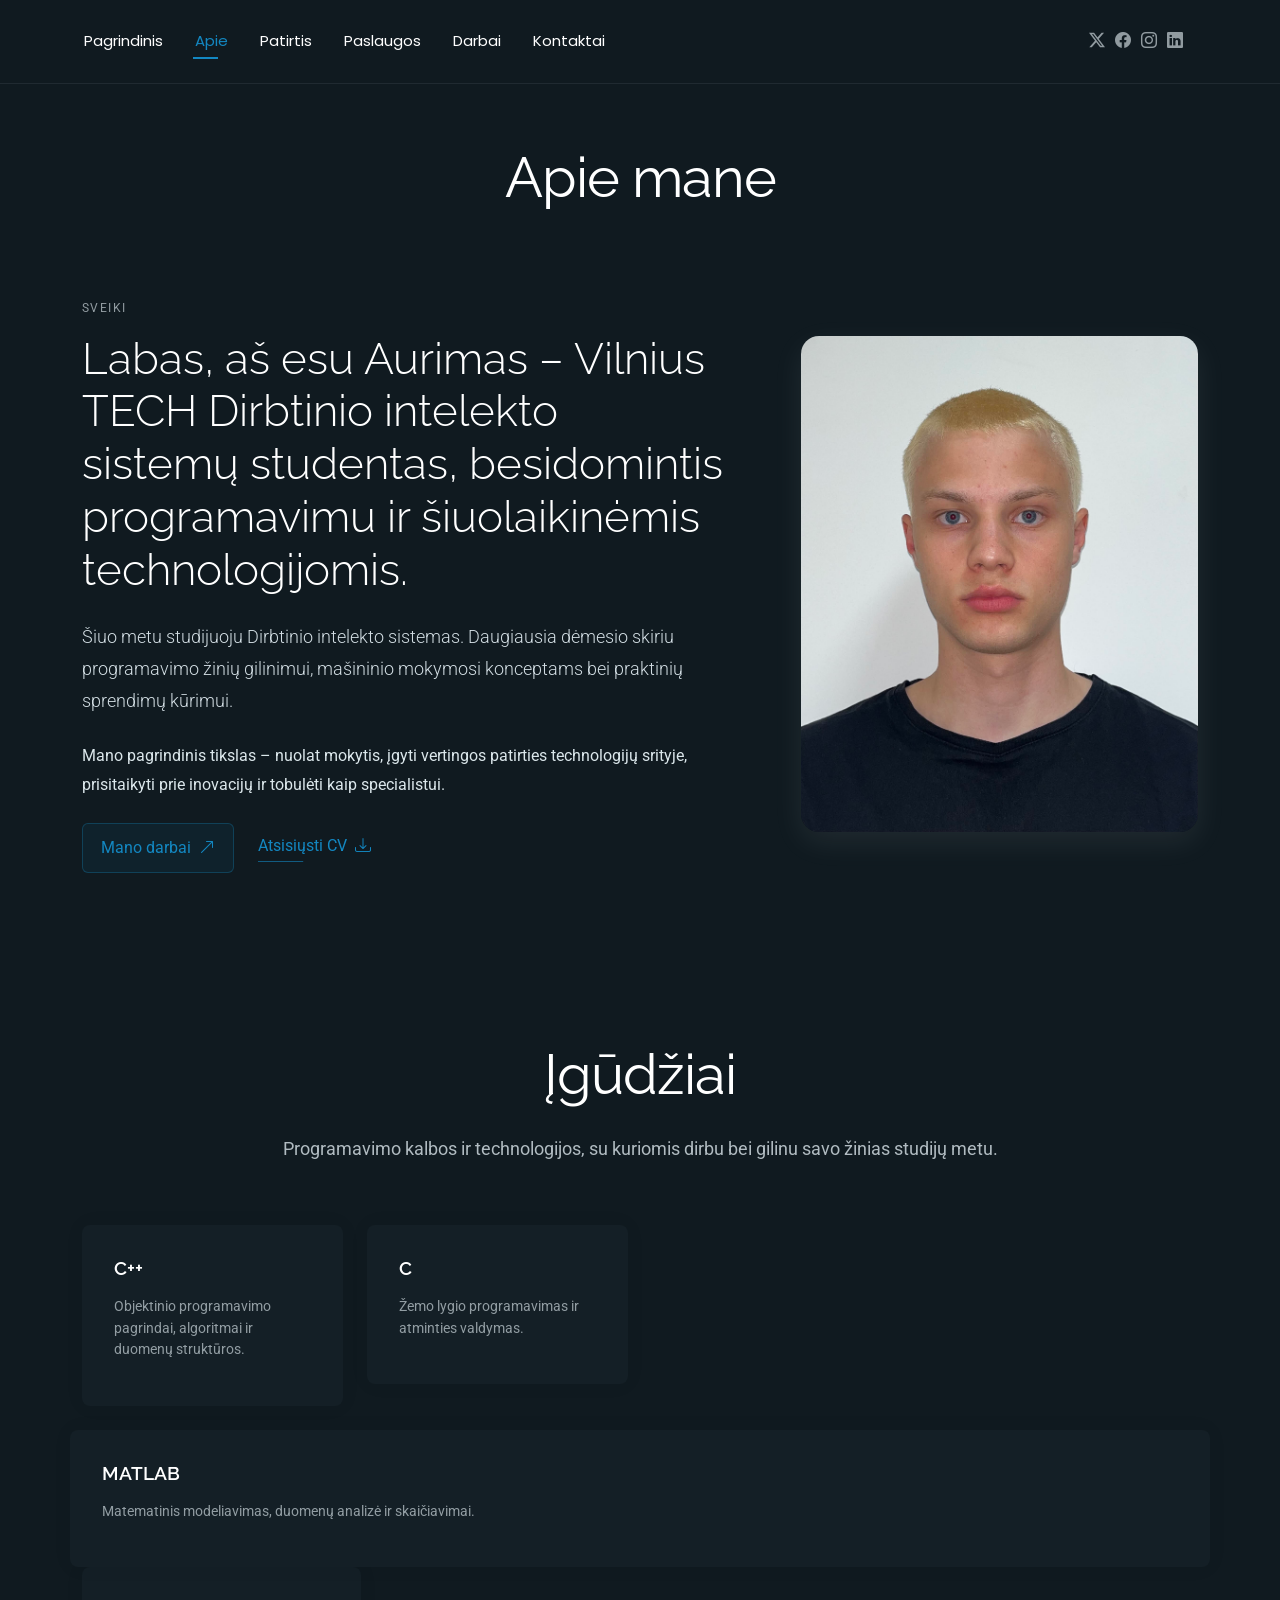
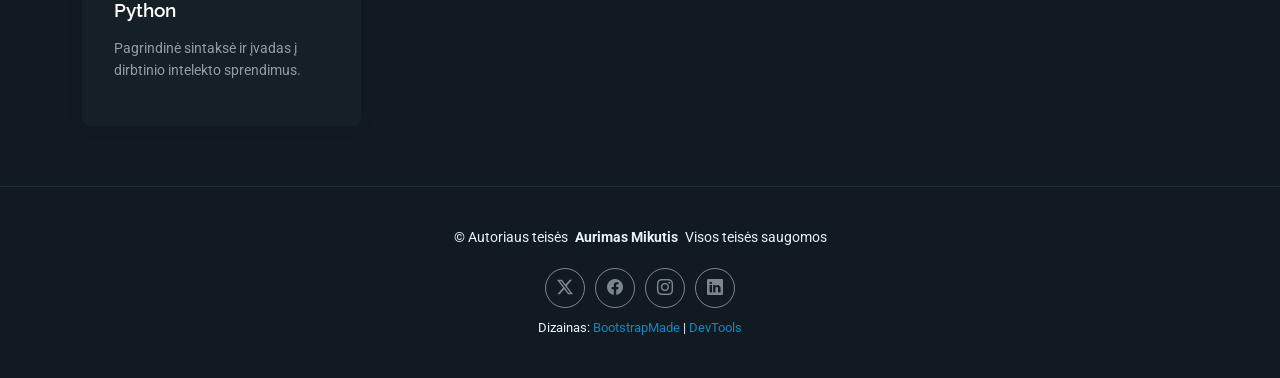
==== commit a203dbdd: "Atnaujinti svetainės meta duomenis" ====
--- a/about.html
+++ b/about.html
@@ -126,7 +126,7 @@
               <h3>C</h3>
               <p>Žemo lygio programavimas ir atminties valdymas.</p>
             </div>
-          </div>
+          </div
 
           <div class="col-md-6 col-lg-3" data-aos="fade-up" data-aos-delay="300">
             <div class="skill-box">
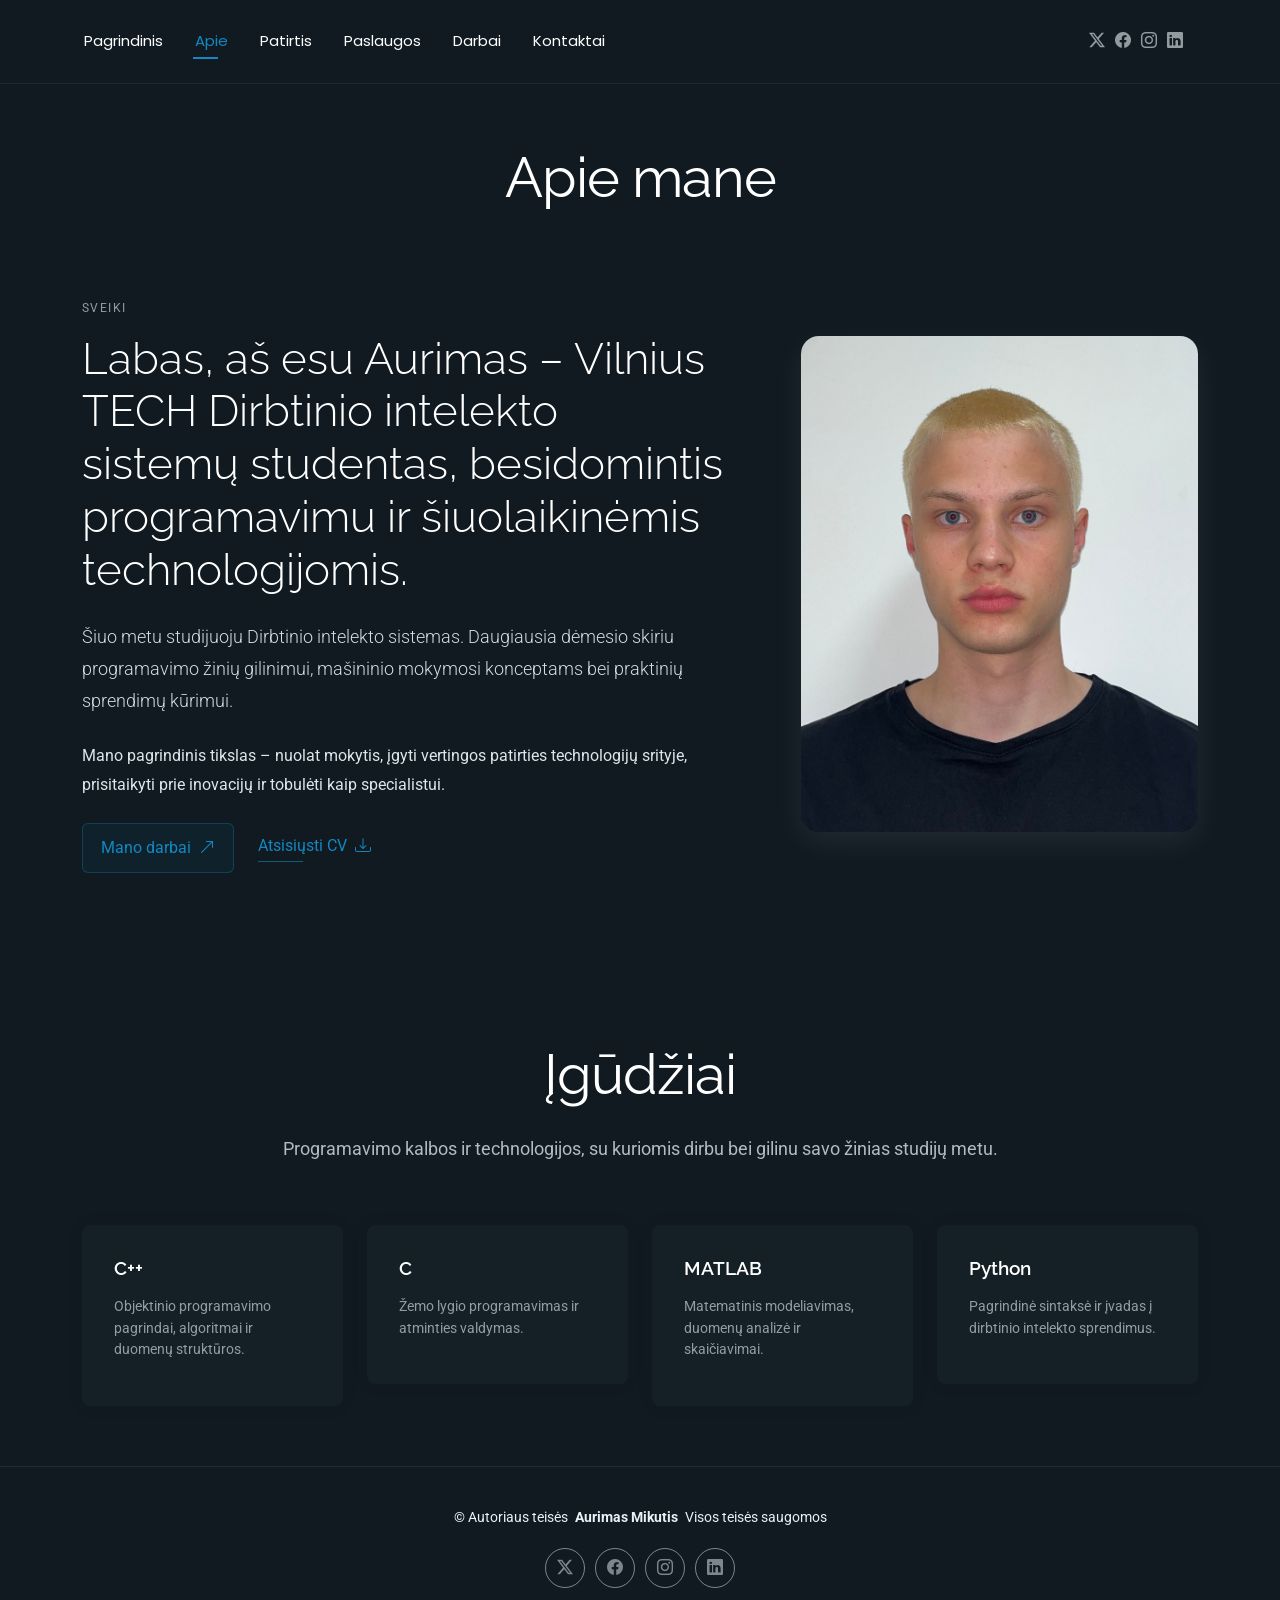
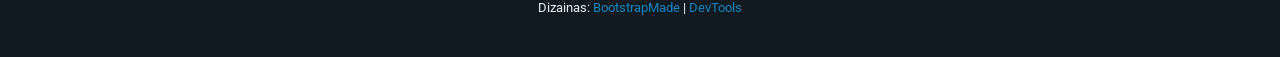
==== commit 818fa439: "about pataisymas" ====
--- a/about.html
+++ b/about.html
@@ -126,7 +126,7 @@
               <h3>C</h3>
               <p>Žemo lygio programavimas ir atminties valdymas.</p>
             </div>
-          </div
+          </div>
 
           <div class="col-md-6 col-lg-3" data-aos="fade-up" data-aos-delay="300">
             <div class="skill-box">
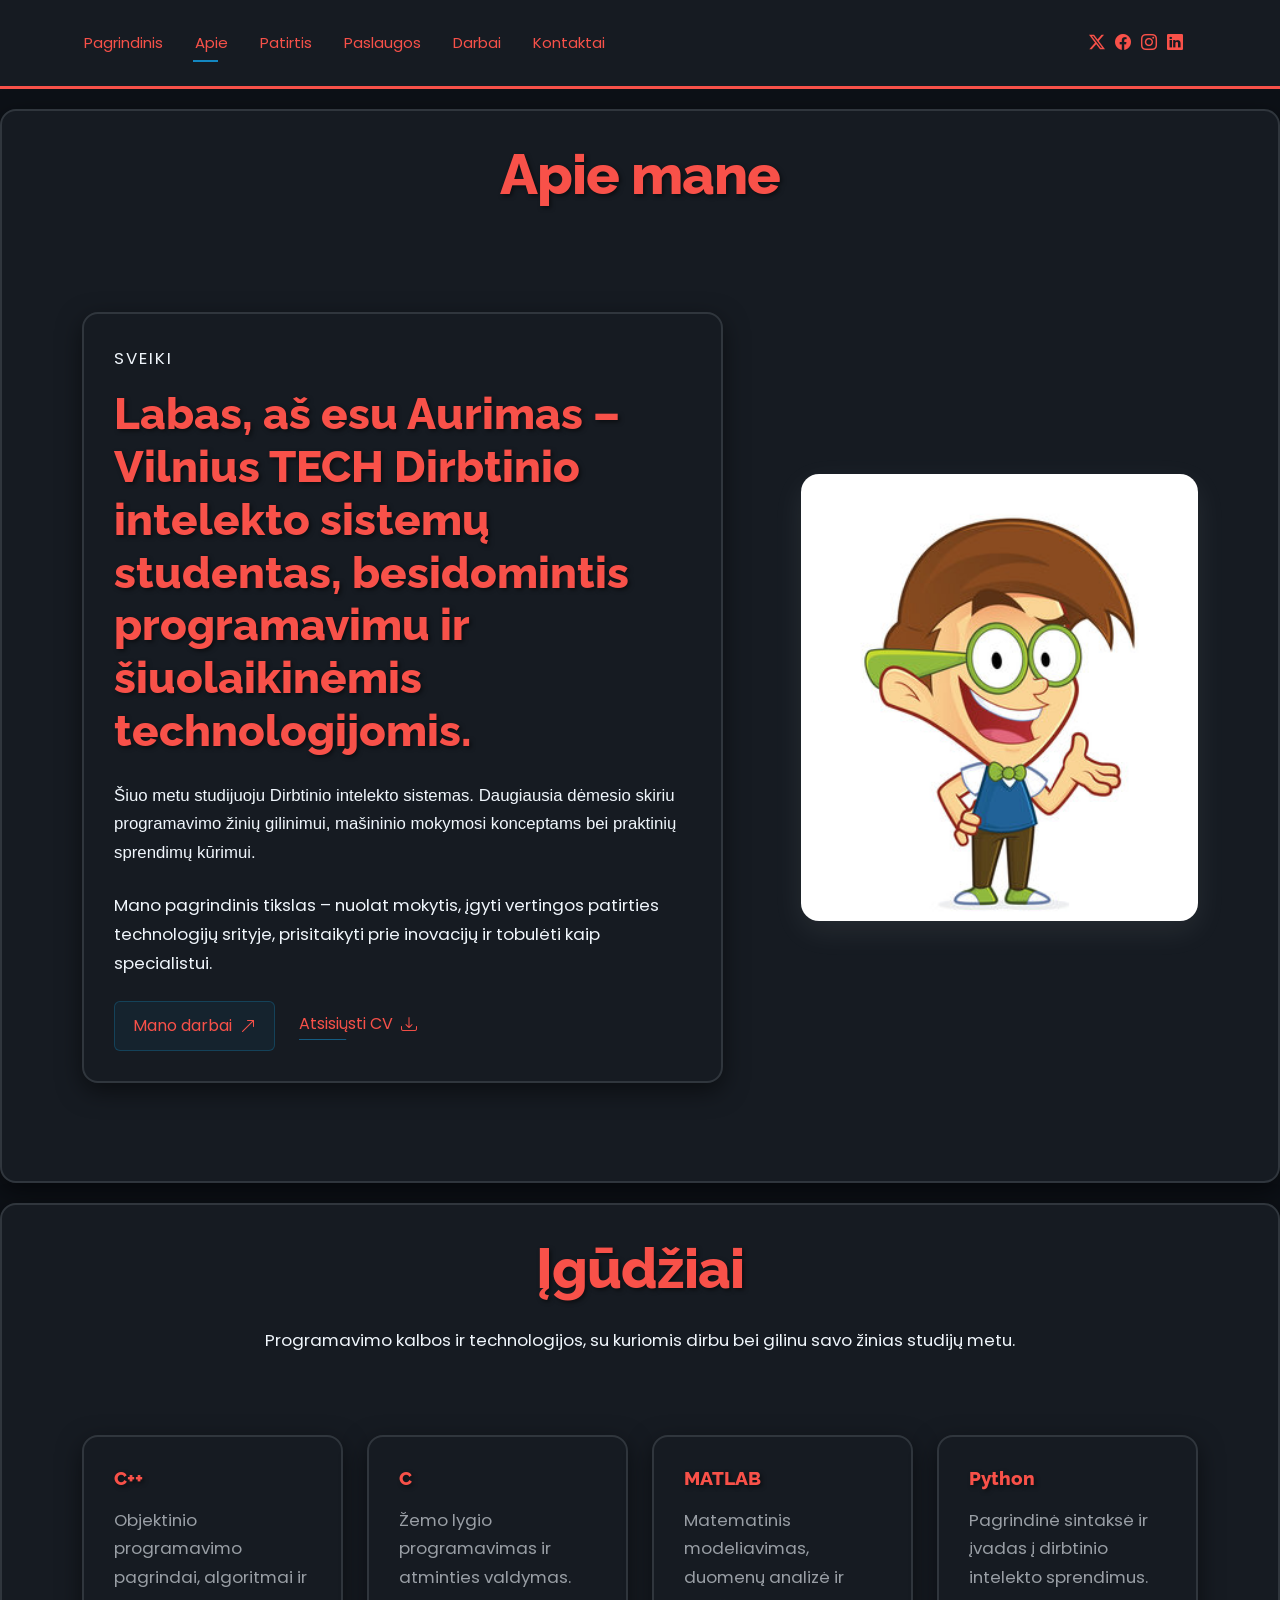
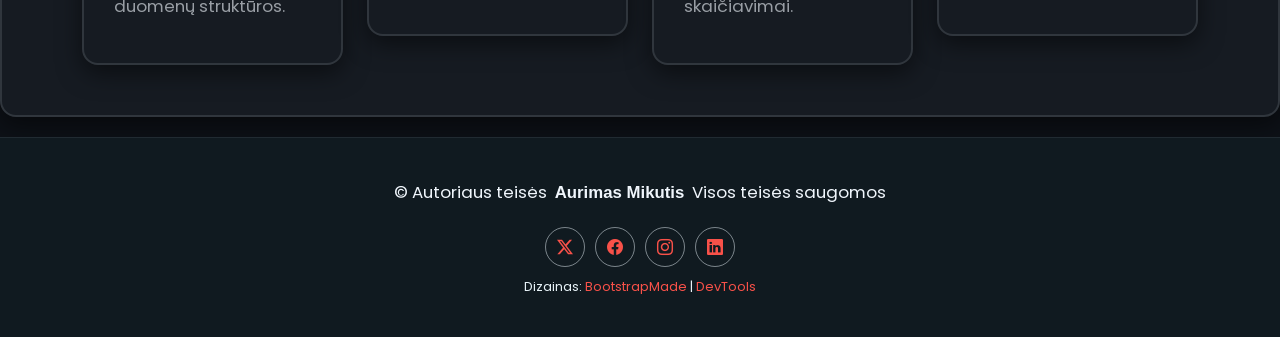
==== commit a4fc6dcc: "9 lab" ====
--- a/about.html
+++ b/about.html
@@ -1,3 +1,4 @@
+<link href="assets/css/custom.css" rel="stylesheet">
 <!DOCTYPE html>
 <html lang="lt">
 
--- a/assets/css/custom.css
+++ b/assets/css/custom.css
@@ -0,0 +1,84 @@
+/* 1. Visos svetainės fonas ir šriftas */
+body, html {
+  background-color: #0d1117 !important;
+  color: #f0f6fc !important;
+  font-family: 'Poppins', sans-serif !important;
+}
+
+/* 2. Antraštės – ryški raudona spalva su šešėliu */
+h1, h2, h3, h4, h5, h6 {
+  font-family: 'Raleway', sans-serif !important;
+  color: #f85149 !important;
+  font-weight: 800 !important;
+  text-shadow: 2px 2px 4px rgba(0, 0, 0, 0.5);
+}
+
+/* 3. Pastraipos ir sąrašai */
+p, li, span, td, th {
+  color: #f0f6fc !important;
+  font-size: 1.05rem !important;
+  line-height: 1.7 !important;
+}
+
+/* 4. Mygtukai – ryškiai raudoni su švytėjimu */
+.btn, button[type="submit"], .btn-primary {
+  background-color: #f85149 !important;
+  border-color: #f85149 !important;
+  color: #ffffff !important;
+  border-radius: 50px !important;
+  font-weight: bold !important;
+  padding: 12px 30px !important;
+  box-shadow: 0 0 15px rgba(248, 81, 73, 0.6) !important;
+  transition: all 0.3s ease-in-out !important;
+}
+
+.btn:hover, button[type="submit"]:hover, .btn-primary:hover {
+  background-color: #da3633 !important;
+  transform: scale(1.05);
+}
+
+/* 5. Nuorodos – raudonos */
+a {
+  color: #f85149 !important;
+  text-decoration: none !important;
+}
+
+a:hover {
+  color: #ff7b72 !important;
+  text-decoration: underline !important;
+}
+
+/* 6. Turinio blokai ir kortelės su tamsiu fonu ir kraštine */
+section, .services .p-4, .resume-item, .portfolio-card, div[class*="col-"] > div {
+  background-color: #161b22 !important;
+  border: 2px solid #30363d !important;
+  border-radius: 16px !important;
+  padding: 30px !important;
+  margin-top: 20px !important;
+  margin-bottom: 20px !important;
+  box-shadow: 0 8px 24px rgba(0, 0, 0, 0.5) !important;
+}
+
+/* Užtikriname, kad visi tekstai ir aprašymai kortelėse ar po medija būtų idealiai matomi */
+section p, .services p, .portfolio-card p, .resume-item p, div[class*="col-"] p, span, small {
+  color: #f0f6fc !important;
+}
+
+/* 7. Navigacijos juosta ir „Į viršų“ mygtukas */
+.header {
+  background-color: #161b22 !important;
+  border-bottom: 3px solid #f85149 !important;
+}
+
+.scroll-top {
+  background-color: #f85149 !important;
+  border-radius: 10px !important;
+  width: 50px !important;
+  height: 50px !important;
+  color: #ffffff !important;
+}
+
+.scroll-top:hover {
+  background-color: #da3633 !important;
+  transform: translateY(-3px);
+}
